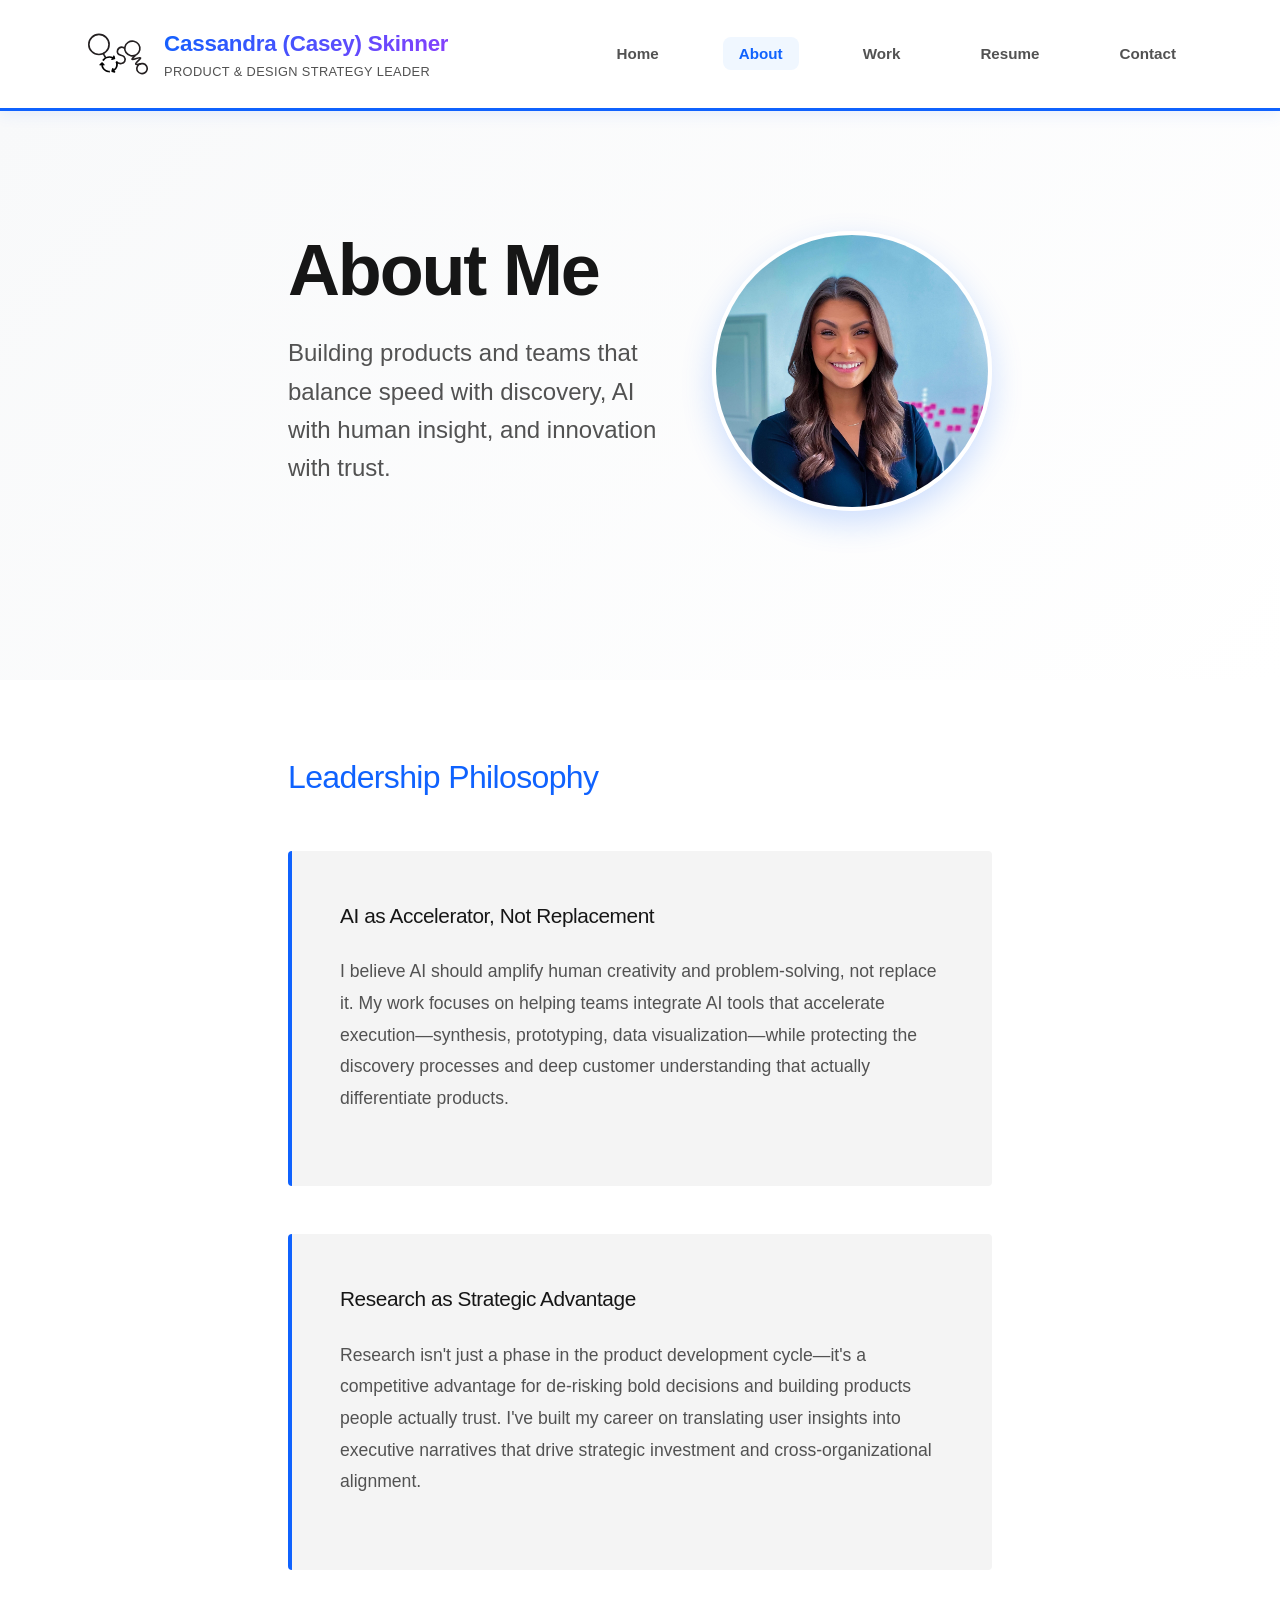
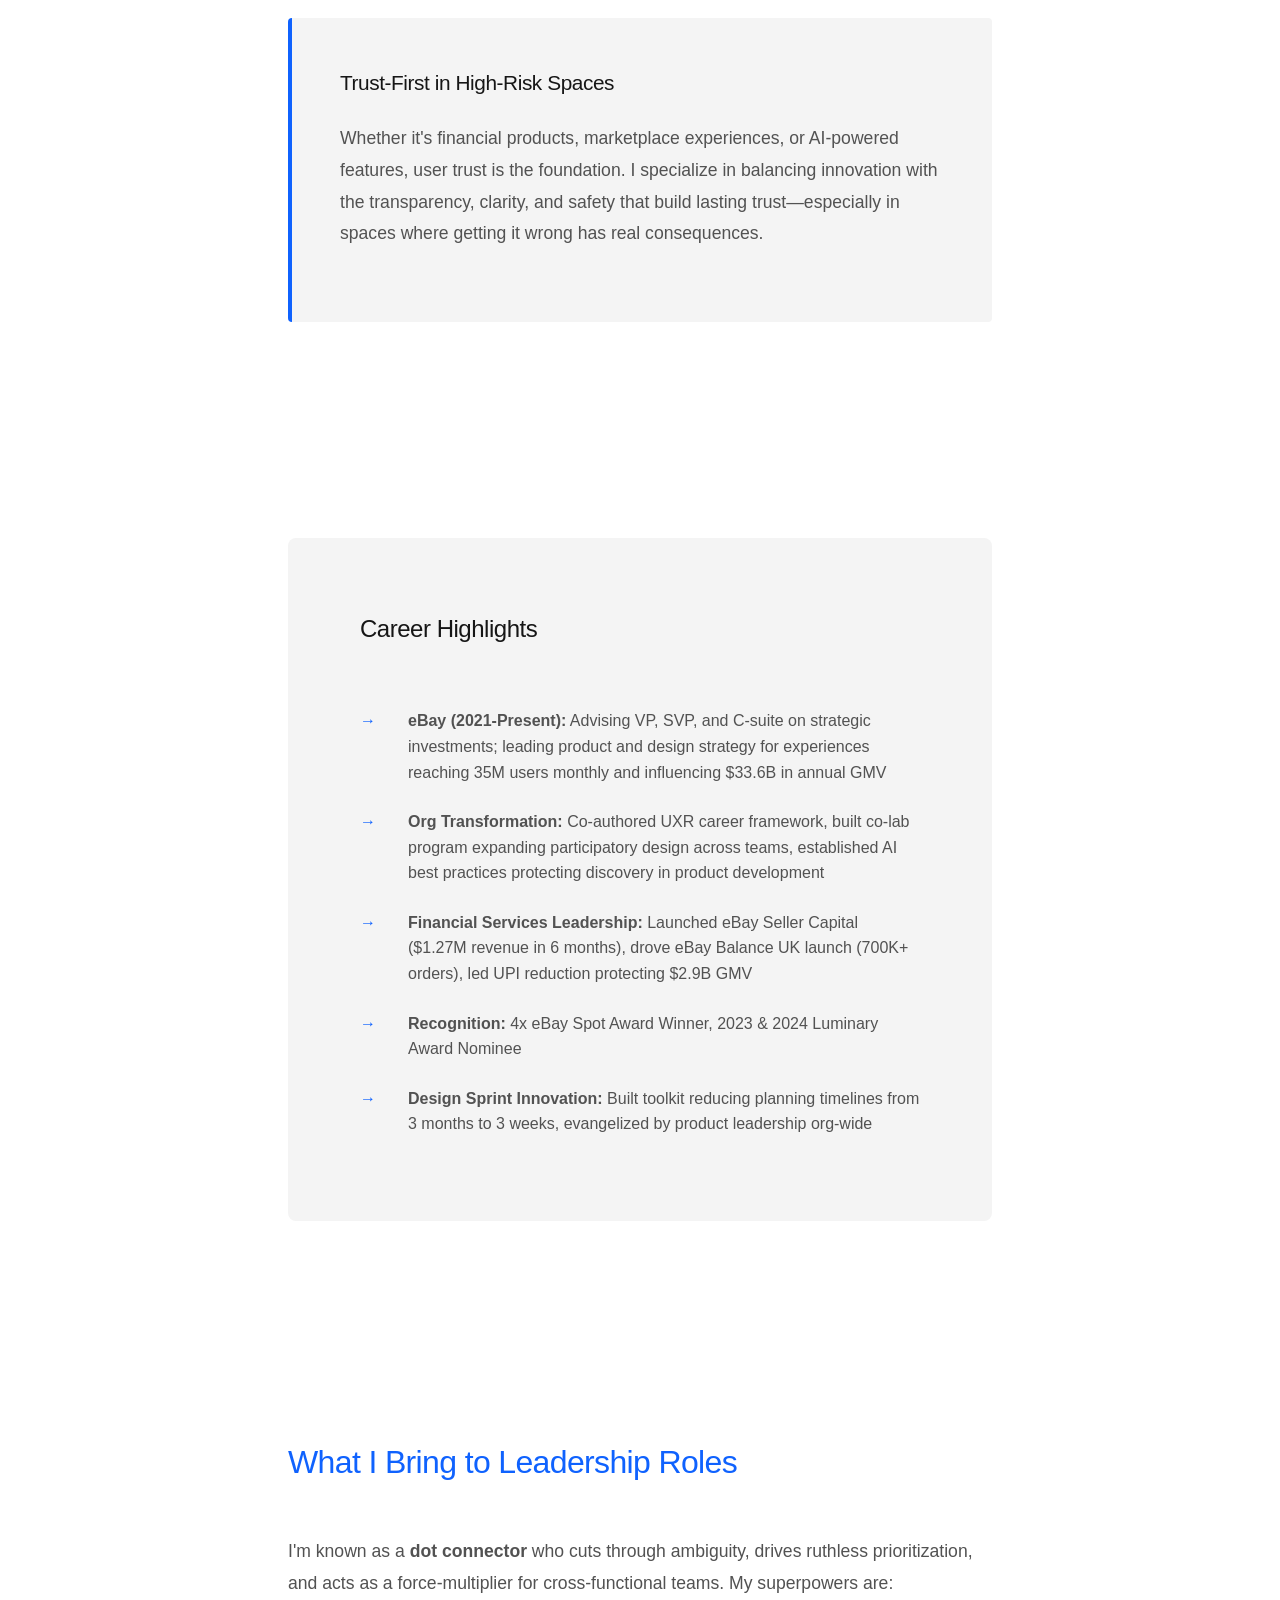
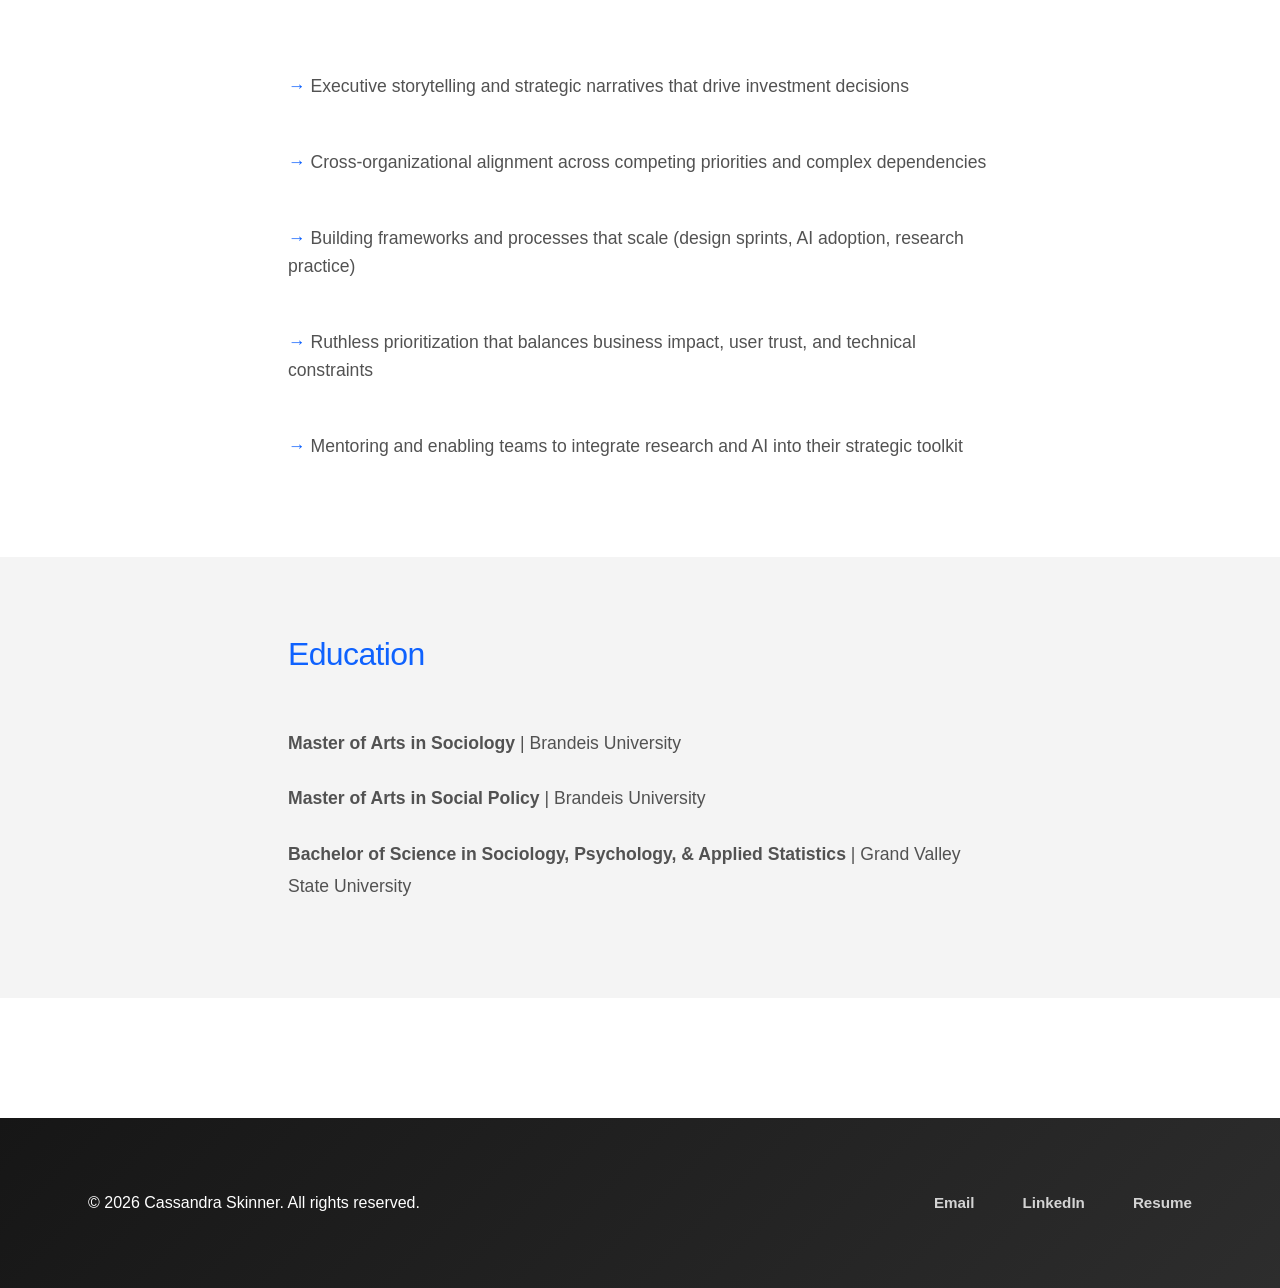
==== about.html @ ce66d5df "Initial portfolio website launch Co-Authored-By: Claude Sonnet 4.5 <noreply@anthropic.com>" ====
<!DOCTYPE html>
<html lang="en">
<head>
    <meta charset="UTF-8">
    <meta name="viewport" content="width=device-width, initial-scale=1.0">
    <title>About | Cassandra Skinner</title>
    <meta name="description" content="Learn about Cassandra Skinner's leadership philosophy and approach to product strategy, design, and AI integration.">
    <link rel="stylesheet" href="styles.css">
    <style>
        .about-hero {
            padding: var(--spacing-xl) 0 var(--spacing-lg) 0;
            background: linear-gradient(135deg, #f8f9fa 0%, #ffffff 100%);
        }

        .about-content {
            max-width: 800px;
            margin: 0 auto;
        }

        .about-section {
            padding: var(--spacing-lg) 0;
        }

        .about-section h2 {
            font-size: 2rem;
            margin-bottom: var(--spacing-md);
            color: var(--primary-color);
        }

        .about-section p {
            font-size: 1.1rem;
            line-height: 1.8;
            color: var(--text-secondary);
            margin-bottom: var(--spacing-sm);
        }

        .philosophy-grid {
            display: grid;
            gap: var(--spacing-md);
            margin-top: var(--spacing-md);
        }

        .philosophy-item {
            padding: var(--spacing-md);
            background: var(--bg-light);
            border-left: 4px solid var(--primary-color);
            border-radius: 4px;
        }

        .philosophy-item h3 {
            font-size: 1.3rem;
            margin-bottom: var(--spacing-sm);
            color: var(--text-primary);
        }

        .highlights {
            background: var(--bg-light);
            padding: var(--spacing-lg);
            border-radius: 8px;
            margin: var(--spacing-lg) 0;
        }

        .highlights h3 {
            font-size: 1.5rem;
            margin-bottom: var(--spacing-md);
            color: var(--text-primary);
        }

        .highlights ul {
            list-style: none;
            padding: 0;
        }

        .highlights li {
            padding: var(--spacing-xs) 0;
            padding-left: var(--spacing-md);
            position: relative;
            color: var(--text-secondary);
        }

        .highlights li:before {
            content: "→";
            position: absolute;
            left: 0;
            color: var(--primary-color);
            font-weight: bold;
        }
    </style>
</head>
<body>
    <!-- Navigation -->
    <nav class="nav">
        <div class="nav-container">
            <a href="index.html" class="logo">
                <img src="logo.svg" alt="CS" class="logo-image">
                <div class="logo-text">
                    <span class="logo-name">Cassandra (Casey) Skinner</span>
                    <span class="logo-tagline">Product & Design Strategy Leader</span>
                </div>
            </a>
            <ul class="nav-menu">
                <li><a href="index.html" class="nav-link">Home</a></li>
                <li><a href="about.html" class="nav-link active">About</a></li>
                <li><a href="work.html" class="nav-link">Work</a></li>
                <li><a href="resume.html" class="nav-link">Resume</a></li>
                <li><a href="contact.html" class="nav-link">Contact</a></li>
            </ul>
        </div>
    </nav>

    <!-- About Hero -->
    <section class="about-hero">
        <div class="container about-content">
            <div style="display: flex; gap: 48px; align-items: flex-start; margin-bottom: 48px;">
                <div style="flex: 1;">
                    <h1 class="hero-title">About Me</h1>
                    <p class="hero-subtitle">Building products and teams that balance speed with discovery, AI with human insight, and innovation with trust.</p>
                </div>
                <div style="flex-shrink: 0;">
                    <img src="profile-photo.jpg" alt="Cassandra Skinner" style="width: 280px; height: 280px; object-fit: cover; border-radius: 50%; box-shadow: 0 12px 32px rgba(15, 98, 254, 0.2); border: 4px solid white;">
                </div>
            </div>
        </div>
    </section>

    <!-- Main About Content -->
    <section class="about-section">
        <div class="container about-content">
            <h2>Leadership Philosophy</h2>

            <div class="philosophy-grid">
                <div class="philosophy-item">
                    <h3>AI as Accelerator, Not Replacement</h3>
                    <p>I believe AI should amplify human creativity and problem-solving, not replace it. My work focuses on helping teams integrate AI tools that accelerate execution—synthesis, prototyping, data visualization—while protecting the discovery processes and deep customer understanding that actually differentiate products.</p>
                </div>

                <div class="philosophy-item">
                    <h3>Research as Strategic Advantage</h3>
                    <p>Research isn't just a phase in the product development cycle—it's a competitive advantage for de-risking bold decisions and building products people actually trust. I've built my career on translating user insights into executive narratives that drive strategic investment and cross-organizational alignment.</p>
                </div>

                <div class="philosophy-item">
                    <h3>Trust-First in High-Risk Spaces</h3>
                    <p>Whether it's financial products, marketplace experiences, or AI-powered features, user trust is the foundation. I specialize in balancing innovation with the transparency, clarity, and safety that build lasting trust—especially in spaces where getting it wrong has real consequences.</p>
                </div>
            </div>
        </div>
    </section>

    <!-- Career Highlights -->
    <section class="about-section">
        <div class="container about-content">
            <div class="highlights">
                <h3>Career Highlights</h3>
                <ul>
                    <li><strong>eBay (2021-Present):</strong> Advising VP, SVP, and C-suite on strategic investments; leading product and design strategy for experiences reaching 35M users monthly and influencing $33.6B in annual GMV</li>
                    <li><strong>Org Transformation:</strong> Co-authored UXR career framework, built co-lab program expanding participatory design across teams, established AI best practices protecting discovery in product development</li>
                    <li><strong>Financial Services Leadership:</strong> Launched eBay Seller Capital ($1.27M revenue in 6 months), drove eBay Balance UK launch (700K+ orders), led UPI reduction protecting $2.9B GMV</li>
                    <li><strong>Recognition:</strong> 4x eBay Spot Award Winner, 2023 & 2024 Luminary Award Nominee</li>
                    <li><strong>Design Sprint Innovation:</strong> Built toolkit reducing planning timelines from 3 months to 3 weeks, evangelized by product leadership org-wide</li>
                </ul>
            </div>
        </div>
    </section>

    <!-- What I Do -->
    <section class="about-section">
        <div class="container about-content">
            <h2>What I Bring to Leadership Roles</h2>
            <p>I'm known as a <strong>dot connector</strong> who cuts through ambiguity, drives ruthless prioritization, and acts as a force-multiplier for cross-functional teams. My superpowers are:</p>

            <ul style="list-style: none; padding: 0; margin-top: var(--spacing-md);">
                <li style="padding: var(--spacing-sm) 0; font-size: 1.1rem; color: var(--text-secondary);"><strong style="color: var(--primary-color);">→</strong> Executive storytelling and strategic narratives that drive investment decisions</li>
                <li style="padding: var(--spacing-sm) 0; font-size: 1.1rem; color: var(--text-secondary);"><strong style="color: var(--primary-color);">→</strong> Cross-organizational alignment across competing priorities and complex dependencies</li>
                <li style="padding: var(--spacing-sm) 0; font-size: 1.1rem; color: var(--text-secondary);"><strong style="color: var(--primary-color);">→</strong> Building frameworks and processes that scale (design sprints, AI adoption, research practice)</li>
                <li style="padding: var(--spacing-sm) 0; font-size: 1.1rem; color: var(--text-secondary);"><strong style="color: var(--primary-color);">→</strong> Ruthless prioritization that balances business impact, user trust, and technical constraints</li>
                <li style="padding: var(--spacing-sm) 0; font-size: 1.1rem; color: var(--text-secondary);"><strong style="color: var(--primary-color);">→</strong> Mentoring and enabling teams to integrate research and AI into their strategic toolkit</li>
            </ul>
        </div>
    </section>

    <!-- Education -->
    <section class="about-section" style="background: var(--bg-light); padding: var(--spacing-lg) 0;">
        <div class="container about-content">
            <h2>Education</h2>
            <p><strong>Master of Arts in Sociology</strong> | Brandeis University</p>
            <p><strong>Master of Arts in Social Policy</strong> | Brandeis University</p>
            <p><strong>Bachelor of Science in Sociology, Psychology, & Applied Statistics</strong> | Grand Valley State University</p>
        </div>
    </section>

    <!-- Footer -->
    <footer class="footer">
        <div class="container">
            <p>&copy; 2026 Cassandra Skinner. All rights reserved.</p>
            <div class="footer-links">
                <a href="mailto:caskinner23@gmail.com">Email</a>
                <a href="https://linkedin.com/in/skinnerc23" target="_blank">LinkedIn</a>
                <a href="resume.html">Resume</a>
            </div>
        </div>
    </footer>
</body>
</html>
---- styles.css ----
/* Reset and Base Styles */
* {
    margin: 0;
    padding: 0;
    box-sizing: border-box;
}

:root {
    /* Bold & Confident Vibrant Palette */
    --primary-color: #0F62FE;
    --primary-dark: #0043CE;
    --primary-light: #4589FF;
    --accent-color: #8A3FFC;
    --accent-warm: #FF6F61;
    --text-primary: #161616;
    --text-secondary: #525252;
    --text-light: #8D8D8D;
    --bg-white: #FFFFFF;
    --bg-light: #F4F4F4;
    --bg-gradient: linear-gradient(135deg, #667EEA 0%, #764BA2 100%);
    --bg-subtle: #F0F7FF;
    --border-color: #E0E0E0;
    --max-width: 1200px;
    --spacing-xs: 12px;
    --spacing-sm: 24px;
    --spacing-md: 48px;
    --spacing-lg: 72px;
    --spacing-xl: 120px;
}

body {
    font-family: 'Avenir', 'Avenir Next', -apple-system, BlinkMacSystemFont, 'Segoe UI', 'Helvetica Neue', Arial, sans-serif;
    font-weight: 400; /* Book weight */
    line-height: 1.6;
    color: var(--text-primary);
    background: var(--bg-white);
    -webkit-font-smoothing: antialiased;
    -moz-osx-font-smoothing: grayscale;
}

.container {
    max-width: var(--max-width);
    margin: 0 auto;
    padding: 0 var(--spacing-md);
}

/* Typography */
h1, h2, h3 {
    font-family: 'Avenir', 'Avenir Next', -apple-system, BlinkMacSystemFont, 'Segoe UI', 'Helvetica Neue', Arial, sans-serif;
    font-weight: 500; /* Medium weight */
    letter-spacing: -0.02em;
}

/* Navigation */
.nav {
    background: var(--bg-white);
    border-bottom: 3px solid var(--primary-color);
    position: sticky;
    top: 0;
    z-index: 100;
    backdrop-filter: blur(10px);
    background: rgba(255, 255, 255, 0.98);
    box-shadow: 0 2px 16px rgba(15, 98, 254, 0.1);
}

.nav-container {
    max-width: var(--max-width);
    margin: 0 auto;
    padding: var(--spacing-sm) var(--spacing-md);
    display: flex;
    justify-content: space-between;
    align-items: center;
}

.logo {
    display: flex;
    align-items: center;
    gap: 16px;
    text-decoration: none;
    color: var(--text-primary);
    transition: transform 0.2s ease;
}

.logo:hover {
    transform: translateY(-1px);
}

.logo-image {
    width: 60px;
    height: 60px;
    flex-shrink: 0;
}

.logo-text {
    display: flex;
    flex-direction: column;
    gap: 0;
}

.logo-name {
    font-size: 1.4rem;
    font-weight: 700;
    letter-spacing: -0.01em;
    background: linear-gradient(135deg, var(--primary-color) 0%, var(--accent-color) 100%);
    -webkit-background-clip: text;
    -webkit-text-fill-color: transparent;
    background-clip: text;
}

.logo-tagline {
    font-size: 0.8rem;
    font-weight: 500;
    letter-spacing: 0.03em;
    color: var(--text-secondary);
    text-transform: uppercase;
}

.nav-menu {
    display: flex;
    list-style: none;
    gap: var(--spacing-md);
}

.nav-link {
    color: var(--text-secondary);
    text-decoration: none;
    font-size: 0.95rem;
    font-weight: 600;
    transition: all 0.2s ease;
    padding: 8px 16px;
    border-radius: 8px;
    position: relative;
}

.nav-link:hover {
    color: var(--primary-color);
    background: var(--bg-subtle);
}

.nav-link.active {
    color: var(--primary-color);
    background: var(--bg-subtle);
}

/* Hero Section */
.hero {
    padding: var(--spacing-xl) 0 var(--spacing-lg) 0;
    background: linear-gradient(135deg, #F0F7FF 0%, #E8F4FF 50%, #FFFFFF 100%);
    position: relative;
    overflow: hidden;
}

.hero::before {
    content: '';
    position: absolute;
    top: -50%;
    right: -10%;
    width: 600px;
    height: 600px;
    background: radial-gradient(circle, rgba(102, 126, 234, 0.15) 0%, transparent 70%);
    border-radius: 50%;
}

.hero-title {
    font-size: 4.5rem;
    font-weight: 800;
    color: var(--text-primary);
    margin-bottom: var(--spacing-sm);
    line-height: 1.1;
    letter-spacing: -0.03em;
    position: relative;
}

.hero-subtitle {
    font-size: 1.5rem;
    color: var(--text-secondary);
    margin-bottom: var(--spacing-lg);
    max-width: 800px;
    font-weight: 500;
    line-height: 1.6;
    position: relative;
}

.hero-stats {
    display: grid;
    grid-template-columns: repeat(3, 1fr);
    gap: var(--spacing-md);
    margin: var(--spacing-lg) 0;
    padding: var(--spacing-md) 0;
    position: relative;
}

.stat {
    text-align: center;
    padding: var(--spacing-md);
    background: white;
    border-radius: 16px;
    box-shadow: 0 4px 24px rgba(15, 98, 254, 0.08);
    transition: all 0.3s ease;
}

.stat:hover {
    transform: translateY(-4px);
    box-shadow: 0 8px 32px rgba(15, 98, 254, 0.15);
}

.stat-number {
    font-size: 3.5rem;
    font-weight: 800;
    background: linear-gradient(135deg, var(--primary-color) 0%, var(--accent-color) 100%);
    -webkit-background-clip: text;
    -webkit-text-fill-color: transparent;
    background-clip: text;
    margin-bottom: var(--spacing-xs);
    letter-spacing: -0.03em;
}

.stat-label {
    font-size: 0.9rem;
    color: var(--text-secondary);
    text-transform: uppercase;
    letter-spacing: 0.08em;
    font-weight: 600;
}

.hero-intro {
    max-width: 800px;
    margin: var(--spacing-lg) 0;
    font-size: 1.15rem;
    line-height: 1.8;
    color: var(--text-secondary);
    position: relative;
}

.hero-intro p {
    margin-bottom: var(--spacing-sm);
}

.hero-intro strong {
    color: var(--primary-color);
    font-weight: 700;
}

.cta-buttons {
    display: flex;
    gap: var(--spacing-sm);
    margin-top: var(--spacing-lg);
    position: relative;
}

.btn {
    padding: 18px 40px;
    border-radius: 12px;
    text-decoration: none;
    font-weight: 700;
    font-size: 1rem;
    transition: all 0.3s ease;
    display: inline-block;
    letter-spacing: 0.02em;
    box-shadow: 0 4px 16px rgba(0,0,0,0.1);
}

.btn-primary {
    background: linear-gradient(135deg, var(--primary-color) 0%, var(--primary-dark) 100%);
    color: white;
    border: none;
}

.btn-primary:hover {
    transform: translateY(-2px);
    box-shadow: 0 8px 24px rgba(15, 98, 254, 0.3);
}

.btn-secondary {
    background: white;
    color: var(--primary-color);
    border: 2px solid var(--primary-color);
}

.btn-secondary:hover {
    background: var(--primary-color);
    color: white;
    transform: translateY(-2px);
}

/* Expertise Preview */
.expertise-preview {
    padding: var(--spacing-xl) 0;
    background: white;
}

.expertise-preview h2 {
    font-size: 3rem;
    font-weight: 800;
    margin-bottom: var(--spacing-lg);
    text-align: center;
    background: linear-gradient(135deg, var(--primary-color) 0%, var(--accent-color) 100%);
    -webkit-background-clip: text;
    -webkit-text-fill-color: transparent;
    background-clip: text;
}

.expertise-grid {
    display: grid;
    grid-template-columns: repeat(4, 1fr);
    gap: var(--spacing-md);
    margin-top: var(--spacing-lg);
}

.expertise-card {
    padding: var(--spacing-md);
    background: linear-gradient(135deg, #F0F7FF 0%, #FFFFFF 100%);
    border-radius: 16px;
    border: 2px solid transparent;
    transition: all 0.3s ease;
    position: relative;
    overflow: hidden;
}

.expertise-card::before {
    content: '';
    position: absolute;
    top: 0;
    left: 0;
    right: 0;
    height: 4px;
    background: linear-gradient(90deg, var(--primary-color) 0%, var(--accent-color) 100%);
    opacity: 0;
    transition: opacity 0.3s ease;
}

.expertise-card:hover::before {
    opacity: 1;
}

.expertise-card:hover {
    transform: translateY(-4px);
    box-shadow: 0 12px 32px rgba(15, 98, 254, 0.15);
    border-color: var(--primary-light);
}

.expertise-card h3 {
    font-size: 1.3rem;
    font-weight: 700;
    margin-bottom: var(--spacing-sm);
    color: var(--primary-color);
}

.expertise-card p {
    color: var(--text-secondary);
    font-size: 0.95rem;
    line-height: 1.7;
}

/* Testimonials */
.testimonials {
    padding: var(--spacing-xl) 0;
    background: white;
}

.testimonials h2 {
    font-size: 3rem;
    font-weight: 800;
    margin-bottom: var(--spacing-lg);
    text-align: center;
    background: linear-gradient(135deg, var(--primary-color) 0%, var(--accent-color) 100%);
    -webkit-background-clip: text;
    -webkit-text-fill-color: transparent;
    background-clip: text;
}

.testimonial-carousel {
    position: relative;
    max-width: 900px;
    margin: 0 auto;
    min-height: 300px;
}

.testimonial {
    opacity: 0;
    position: absolute;
    top: 0;
    left: 0;
    right: 0;
    transition: opacity 0.6s ease-in-out;
    pointer-events: none;
    padding: var(--spacing-lg);
    background: linear-gradient(135deg, #F0F7FF 0%, #FFFFFF 100%);
    border-radius: 24px;
    border: 2px solid var(--border-color);
    box-shadow: 0 8px 32px rgba(15, 98, 254, 0.1);
}

.testimonial.active {
    opacity: 1;
    position: relative;
    pointer-events: auto;
}

.testimonial-quote {
    font-size: 1.15rem;
    line-height: 1.8;
    color: var(--text-secondary);
    font-style: italic;
    margin-bottom: var(--spacing-md);
    position: relative;
}

.testimonial-quote::before {
    content: '"';
    font-size: 4rem;
    color: var(--primary-color);
    opacity: 0.2;
    position: absolute;
    top: -20px;
    left: -10px;
    font-family: Georgia, serif;
}

.testimonial-author {
    font-size: 1rem;
    font-weight: 700;
    color: var(--primary-color);
    text-align: right;
}

.testimonial-dots {
    display: flex;
    justify-content: center;
    gap: 12px;
    margin-top: var(--spacing-md);
}

.testimonial-dot {
    width: 12px;
    height: 12px;
    border-radius: 50%;
    background: var(--border-color);
    cursor: pointer;
    transition: all 0.3s ease;
}

.testimonial-dot.active {
    background: var(--primary-color);
    transform: scale(1.2);
}

.testimonial-dot:hover {
    background: var(--primary-light);
}

/* Work Preview */
.work-preview {
    padding: var(--spacing-xl) 0;
    background: linear-gradient(180deg, #F0F7FF 0%, #FFFFFF 100%);
}

.work-preview h2 {
    font-size: 3rem;
    font-weight: 800;
    margin-bottom: var(--spacing-lg);
    text-align: center;
    background: linear-gradient(135deg, var(--primary-color) 0%, var(--accent-color) 100%);
    -webkit-background-clip: text;
    -webkit-text-fill-color: transparent;
    background-clip: text;
}

.work-grid {
    display: grid;
    grid-template-columns: repeat(3, 1fr);
    gap: var(--spacing-md);
    margin-top: var(--spacing-lg);
}

.work-card {
    background: white;
    border-radius: 20px;
    overflow: hidden;
    text-decoration: none;
    color: inherit;
    border: 2px solid var(--border-color);
    transition: all 0.3s ease;
    display: block;
    position: relative;
}

.work-card::before {
    content: '';
    position: absolute;
    top: 0;
    left: 0;
    right: 0;
    height: 6px;
    background: linear-gradient(90deg, var(--primary-color) 0%, var(--accent-color) 100%);
}

.work-card:hover {
    transform: translateY(-6px);
    box-shadow: 0 16px 40px rgba(15, 98, 254, 0.2);
    border-color: var(--primary-color);
}

.work-card-content {
    padding: var(--spacing-md);
}

.work-card h3 {
    font-size: 1.6rem;
    font-weight: 700;
    margin-bottom: var(--spacing-sm);
    color: var(--text-primary);
}

.work-meta {
    font-size: 0.8rem;
    color: var(--primary-color);
    font-weight: 700;
    margin-bottom: var(--spacing-sm);
    text-transform: uppercase;
    letter-spacing: 0.08em;
}

.work-card p {
    color: var(--text-secondary);
    line-height: 1.7;
    margin-bottom: var(--spacing-sm);
}

.work-link {
    color: var(--primary-color);
    font-weight: 700;
    font-size: 0.95rem;
    display: inline-flex;
    align-items: center;
    gap: 8px;
}

.work-link::after {
    content: '→';
    transition: transform 0.2s ease;
}

.work-card:hover .work-link::after {
    transform: translateX(4px);
}

/* Footer */
.footer {
    background: linear-gradient(135deg, #161616 0%, #2D2D2D 100%);
    color: white;
    padding: var(--spacing-lg) 0;
    margin-top: var(--spacing-xl);
}

.footer .container {
    display: flex;
    justify-content: space-between;
    align-items: center;
}

.footer-links {
    display: flex;
    gap: var(--spacing-md);
}

.footer a {
    color: white;
    text-decoration: none;
    opacity: 0.8;
    transition: all 0.2s ease;
    font-size: 0.95rem;
    font-weight: 600;
}

.footer a:hover {
    opacity: 1;
    color: var(--primary-light);
}

/* Responsive Design */
@media (max-width: 768px) {
    :root {
        --spacing-md: 32px;
        --spacing-lg: 56px;
        --spacing-xl: 80px;
    }

    .hero-title {
        font-size: 3rem;
    }

    .hero-subtitle {
        font-size: 1.2rem;
    }

    .hero-stats {
        grid-template-columns: 1fr;
    }

    .stat-number {
        font-size: 2.75rem;
    }

    .nav-menu {
        gap: var(--spacing-sm);
        font-size: 0.85rem;
    }

    .cta-buttons {
        flex-direction: column;
    }

    .btn {
        text-align: center;
    }

    .footer .container {
        flex-direction: column;
        gap: var(--spacing-sm);
        text-align: center;
    }

    .expertise-grid,
    .work-grid {
        grid-template-columns: 1fr;
    }

    h2 {
        font-size: 2.25rem;
    }

    .logo-image {
        width: 40px;
        height: 40px;
    }
}

@media (max-width: 480px) {
    .hero-title {
        font-size: 2.5rem;
    }

    .nav-menu {
        flex-wrap: wrap;
        justify-content: center;
    }
}
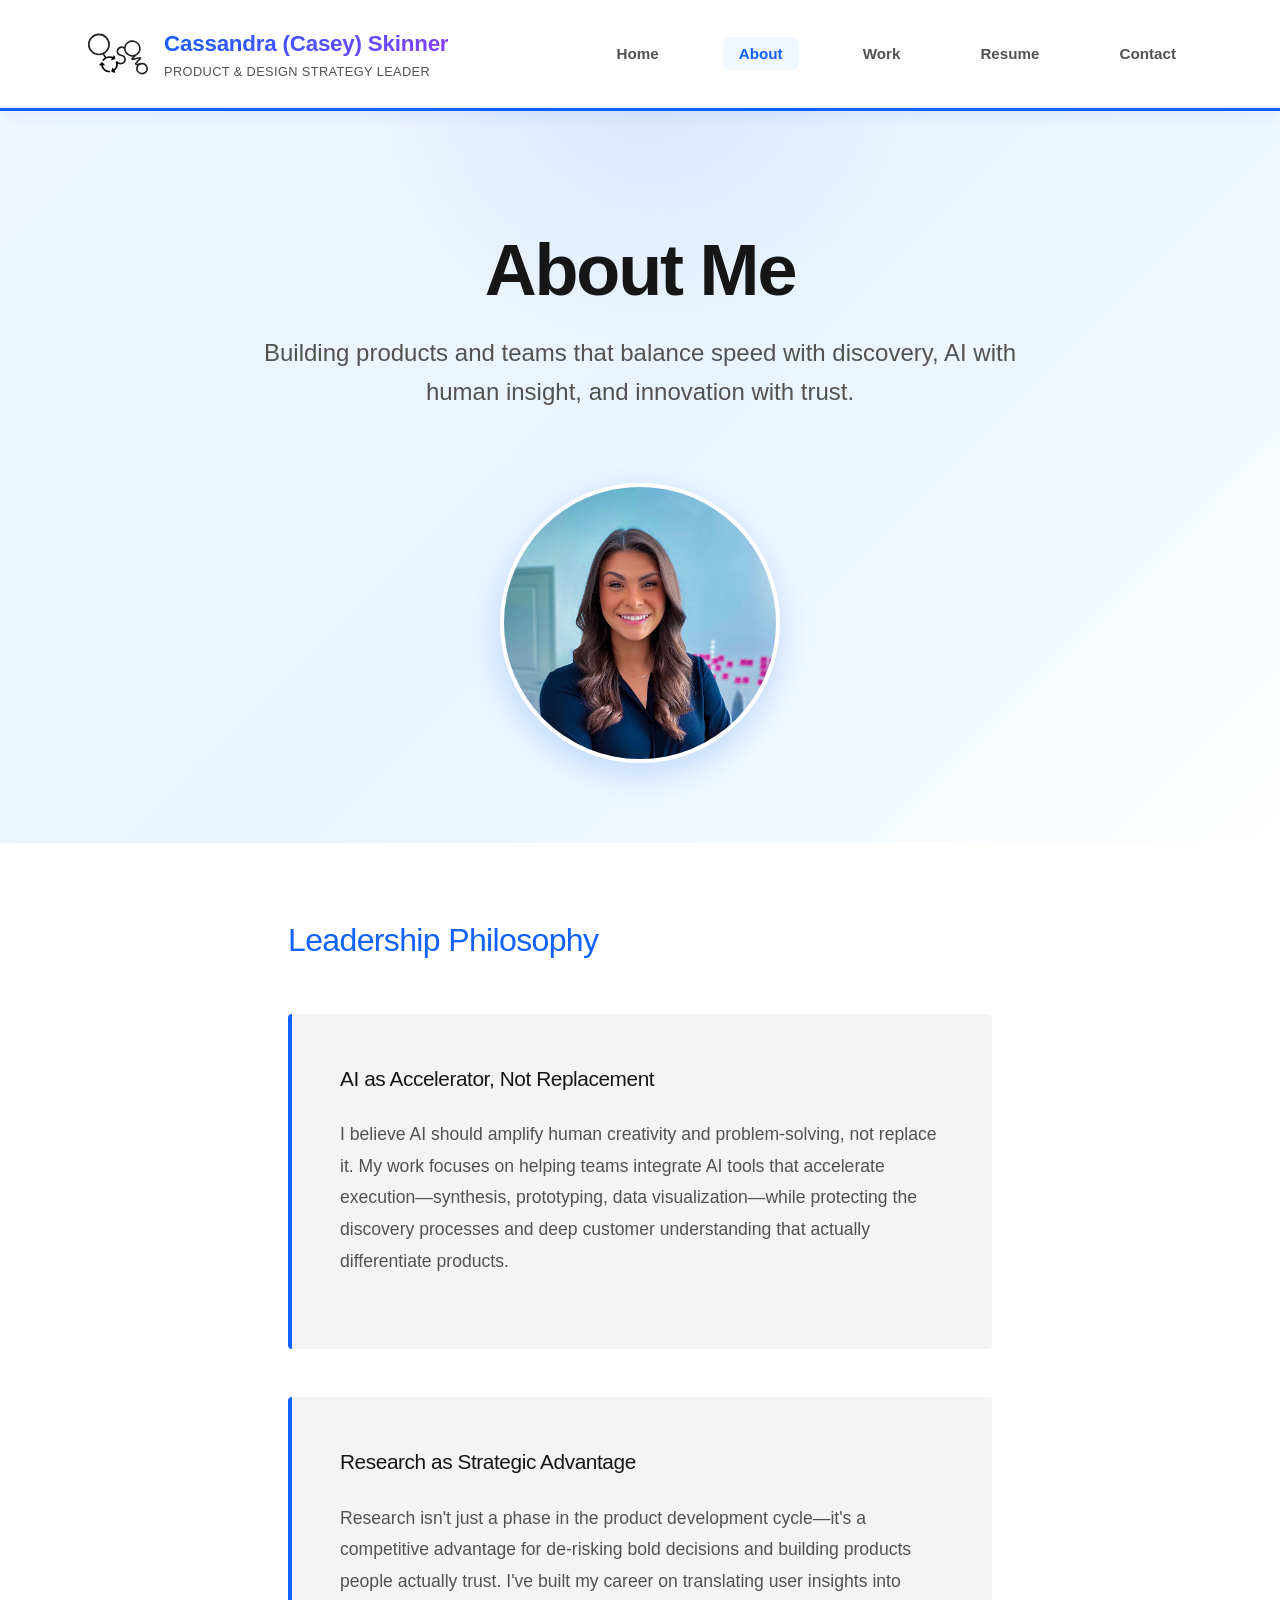
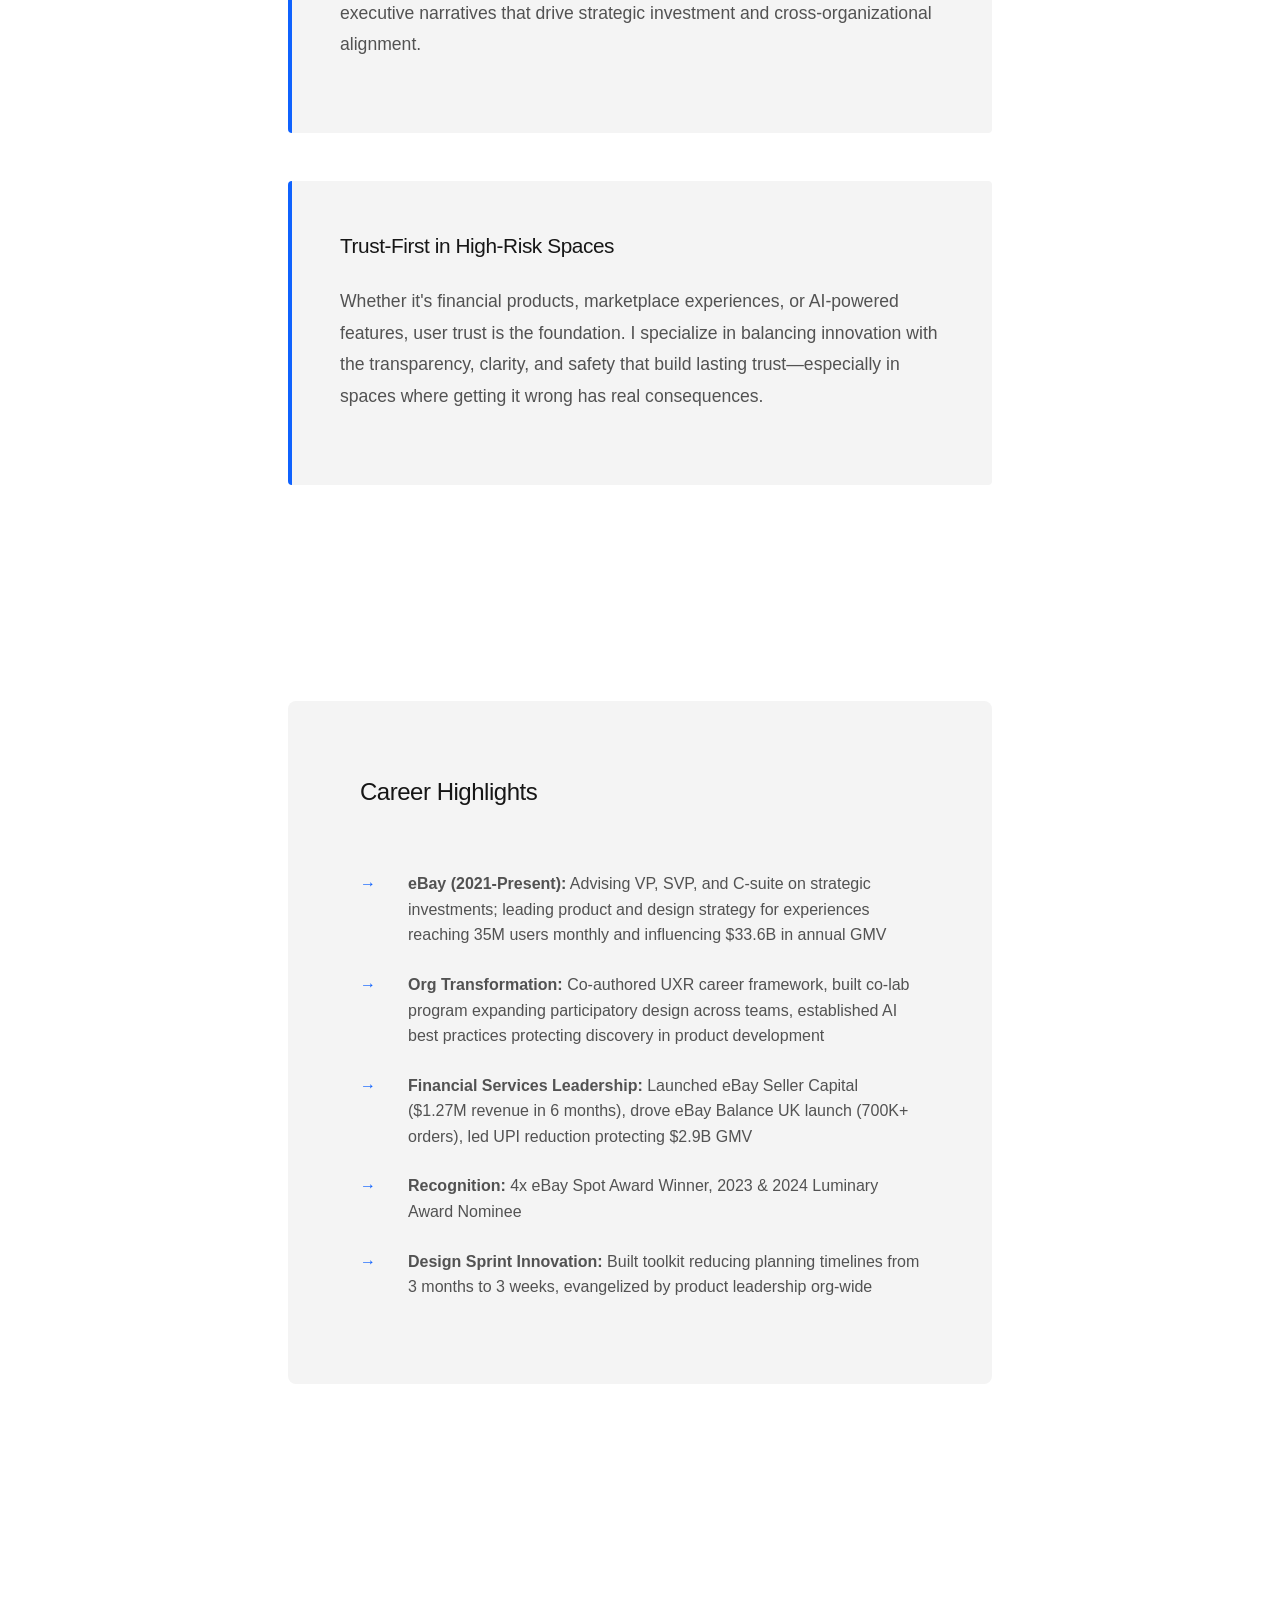
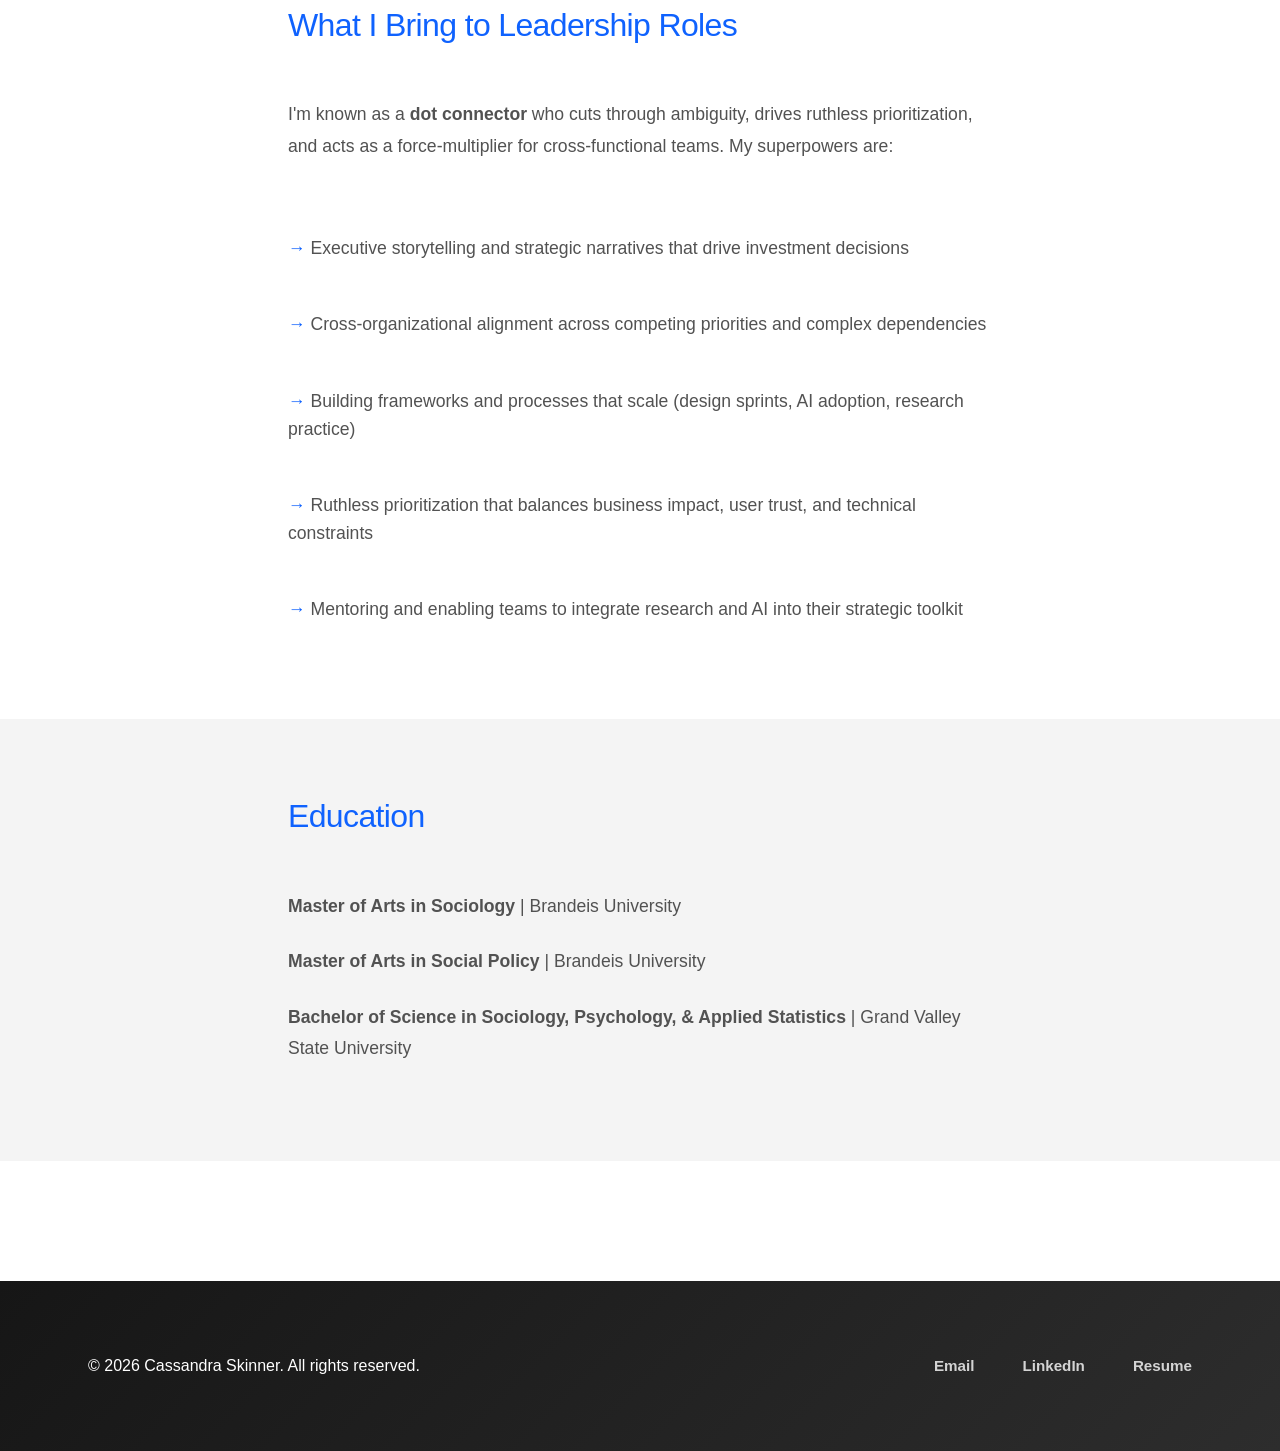
==== commit b75cc19e: "Standardize page headers with centered blue gradient style Co-Authored-By: Claude Sonnet 4.5 <norepl" ====
--- a/about.html
+++ b/about.html
@@ -9,7 +9,34 @@
     <style>
         .about-hero {
             padding: var(--spacing-xl) 0 var(--spacing-lg) 0;
-            background: linear-gradient(135deg, #f8f9fa 0%, #ffffff 100%);
+            background: linear-gradient(135deg, #F0F7FF 0%, #E8F4FF 50%, #FFFFFF 100%);
+            text-align: center;
+            position: relative;
+            overflow: hidden;
+        }
+
+        .about-hero::before {
+            content: '';
+            position: absolute;
+            top: -50%;
+            left: 50%;
+            transform: translateX(-50%);
+            width: 600px;
+            height: 600px;
+            background: radial-gradient(circle, rgba(102, 126, 234, 0.15) 0%, transparent 70%);
+            border-radius: 50%;
+        }
+
+        .about-hero .hero-title {
+            position: relative;
+            text-align: center;
+        }
+
+        .about-hero .hero-subtitle {
+            position: relative;
+            text-align: center;
+            margin-left: auto;
+            margin-right: auto;
         }
 
         .about-content {
@@ -110,15 +137,11 @@
 
     <!-- About Hero -->
     <section class="about-hero">
-        <div class="container about-content">
-            <div style="display: flex; gap: 48px; align-items: flex-start; margin-bottom: 48px;">
-                <div style="flex: 1;">
-                    <h1 class="hero-title">About Me</h1>
-                    <p class="hero-subtitle">Building products and teams that balance speed with discovery, AI with human insight, and innovation with trust.</p>
-                </div>
-                <div style="flex-shrink: 0;">
-                    <img src="profile-photo.jpg" alt="Cassandra Skinner" style="width: 280px; height: 280px; object-fit: cover; border-radius: 50%; box-shadow: 0 12px 32px rgba(15, 98, 254, 0.2); border: 4px solid white;">
-                </div>
+        <div class="container">
+            <h1 class="hero-title">About Me</h1>
+            <p class="hero-subtitle">Building products and teams that balance speed with discovery, AI with human insight, and innovation with trust.</p>
+            <div style="margin-top: var(--spacing-md); position: relative;">
+                <img src="profile-photo.jpg" alt="Cassandra Skinner" style="width: 280px; height: 280px; object-fit: cover; border-radius: 50%; box-shadow: 0 12px 32px rgba(15, 98, 254, 0.2); border: 4px solid white;">
             </div>
         </div>
     </section>
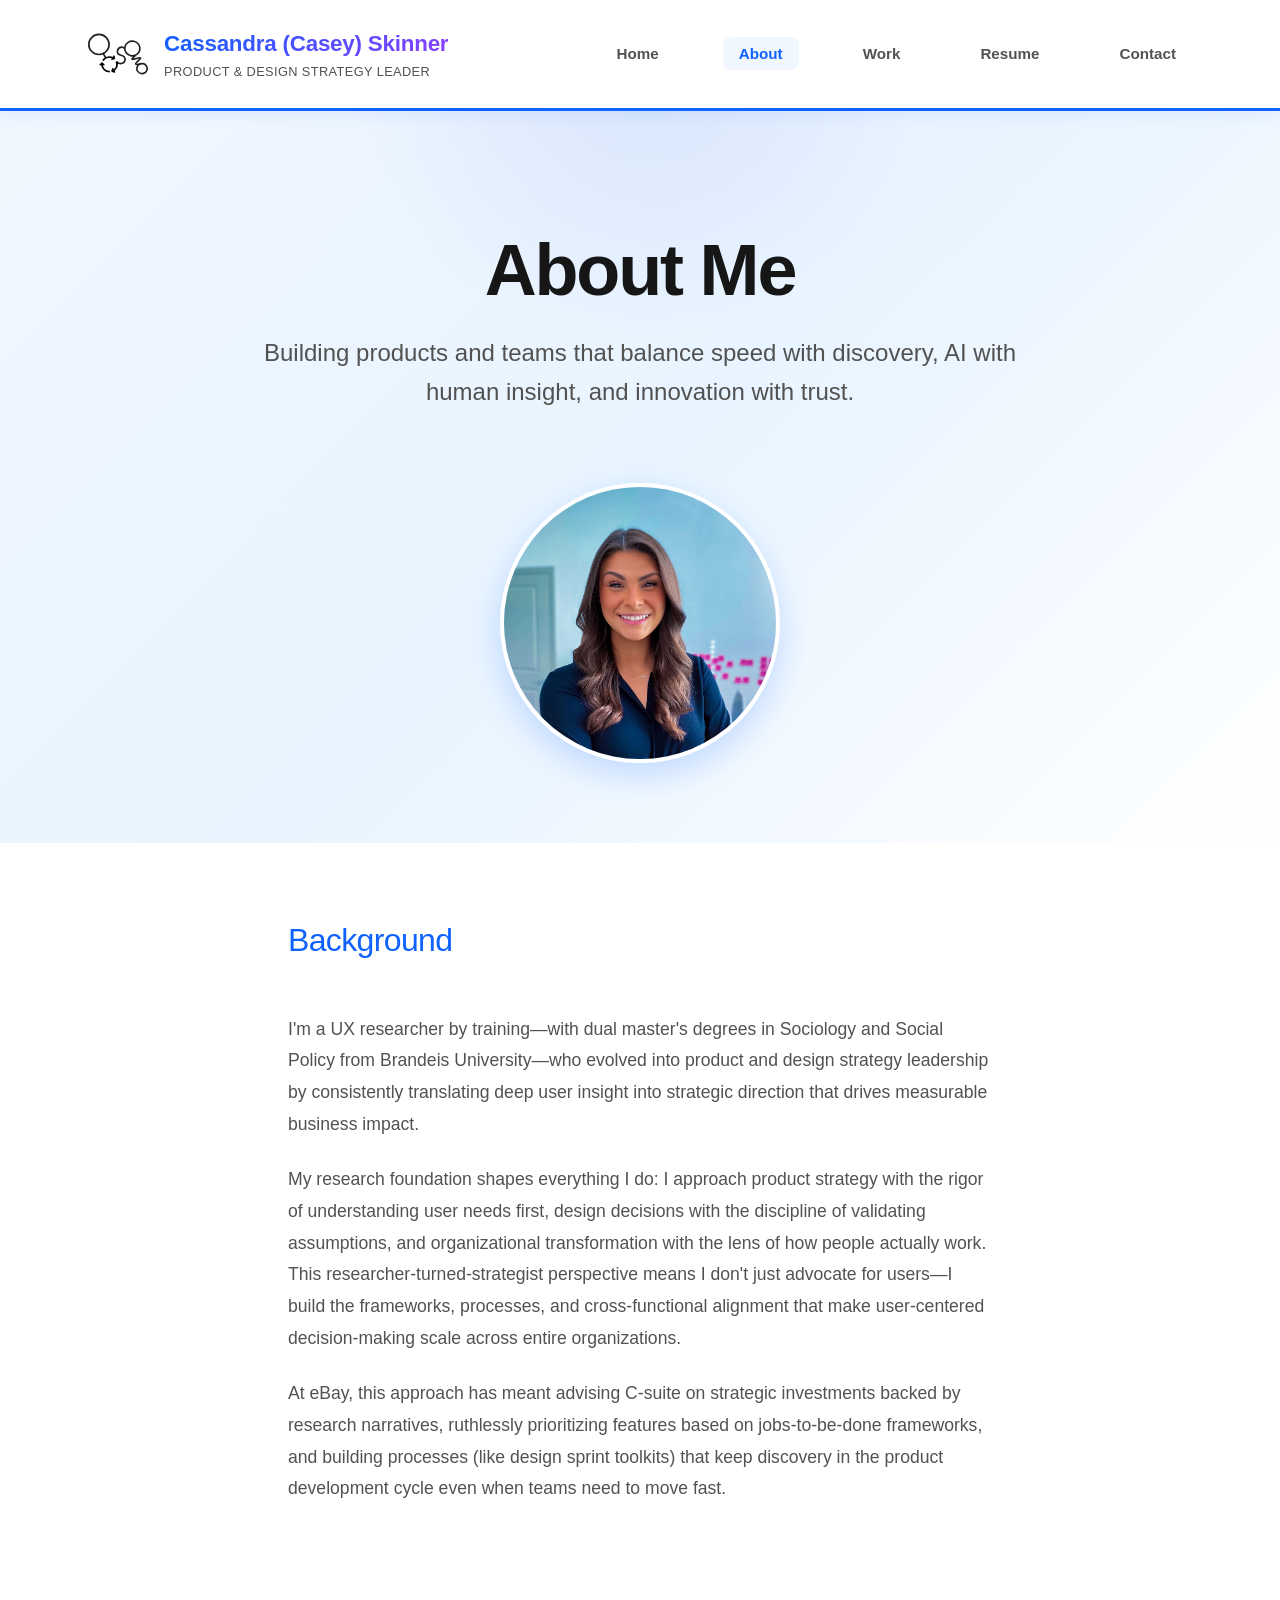
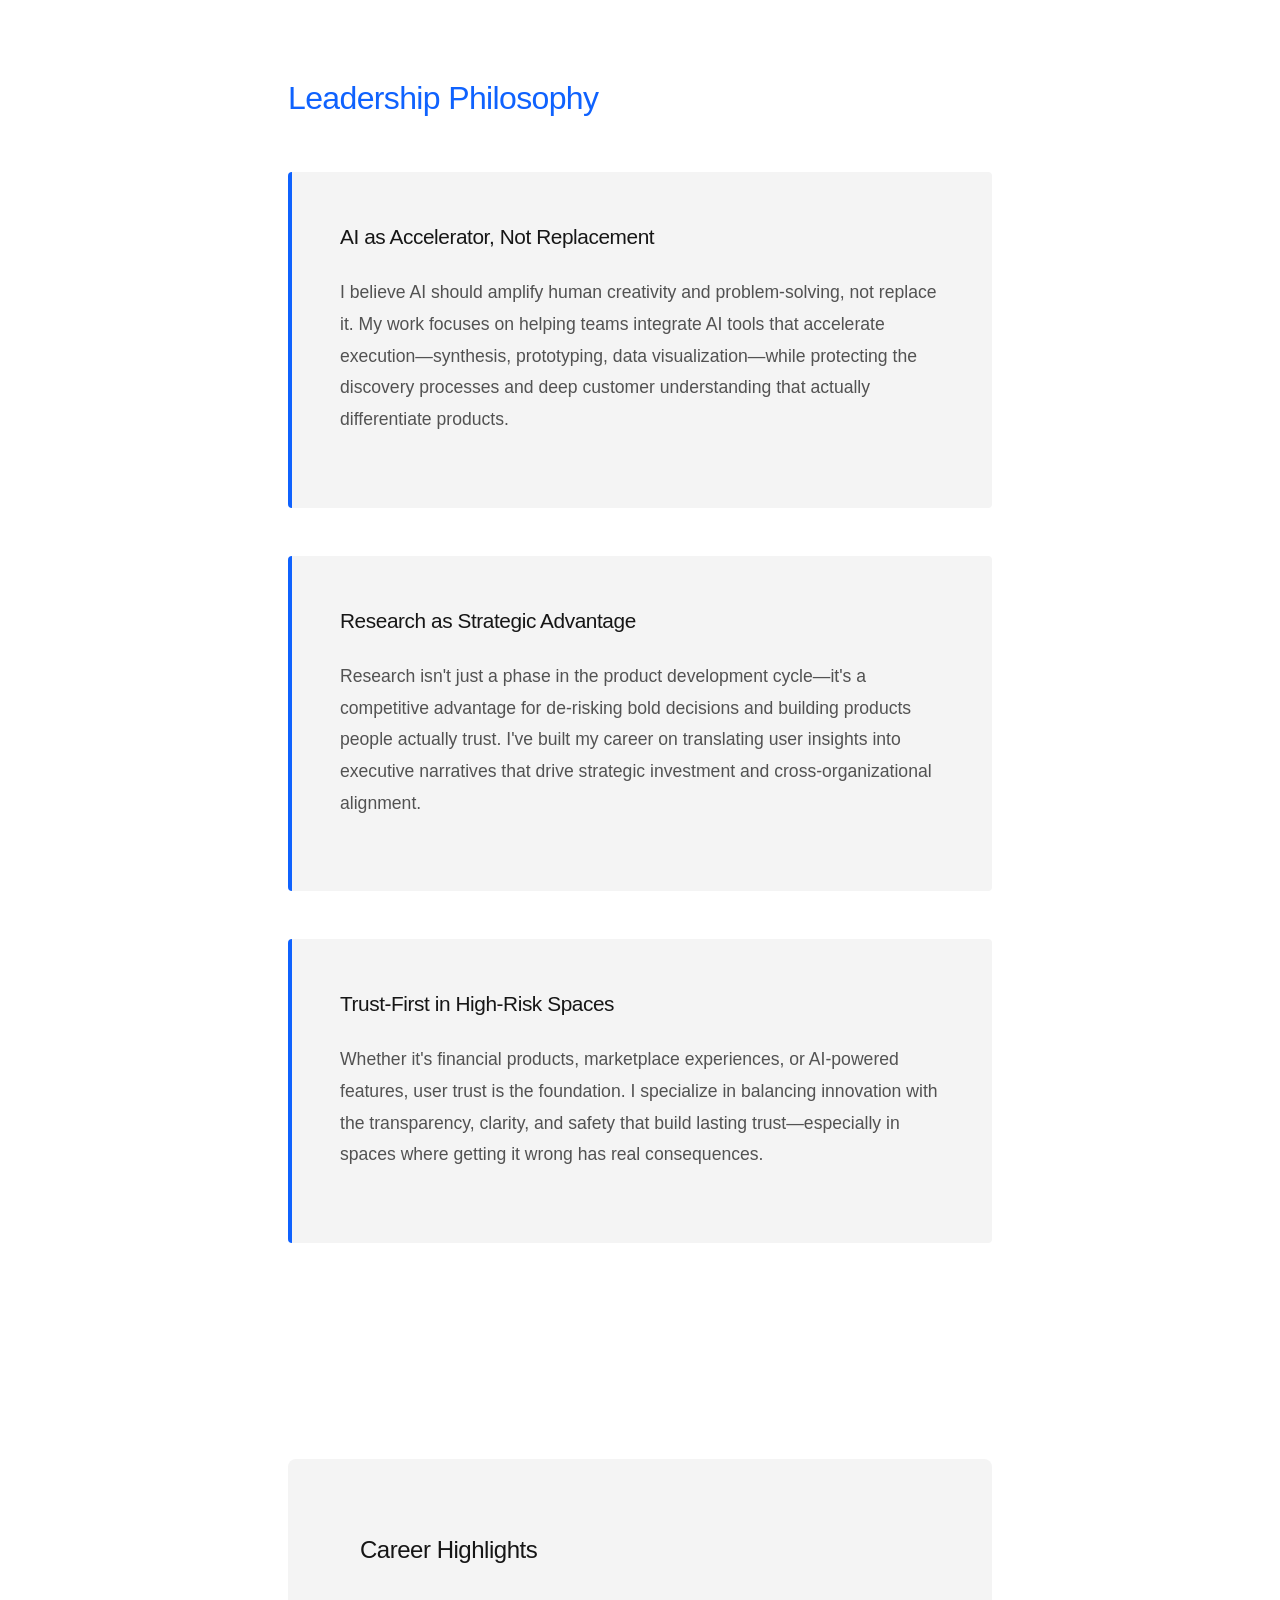
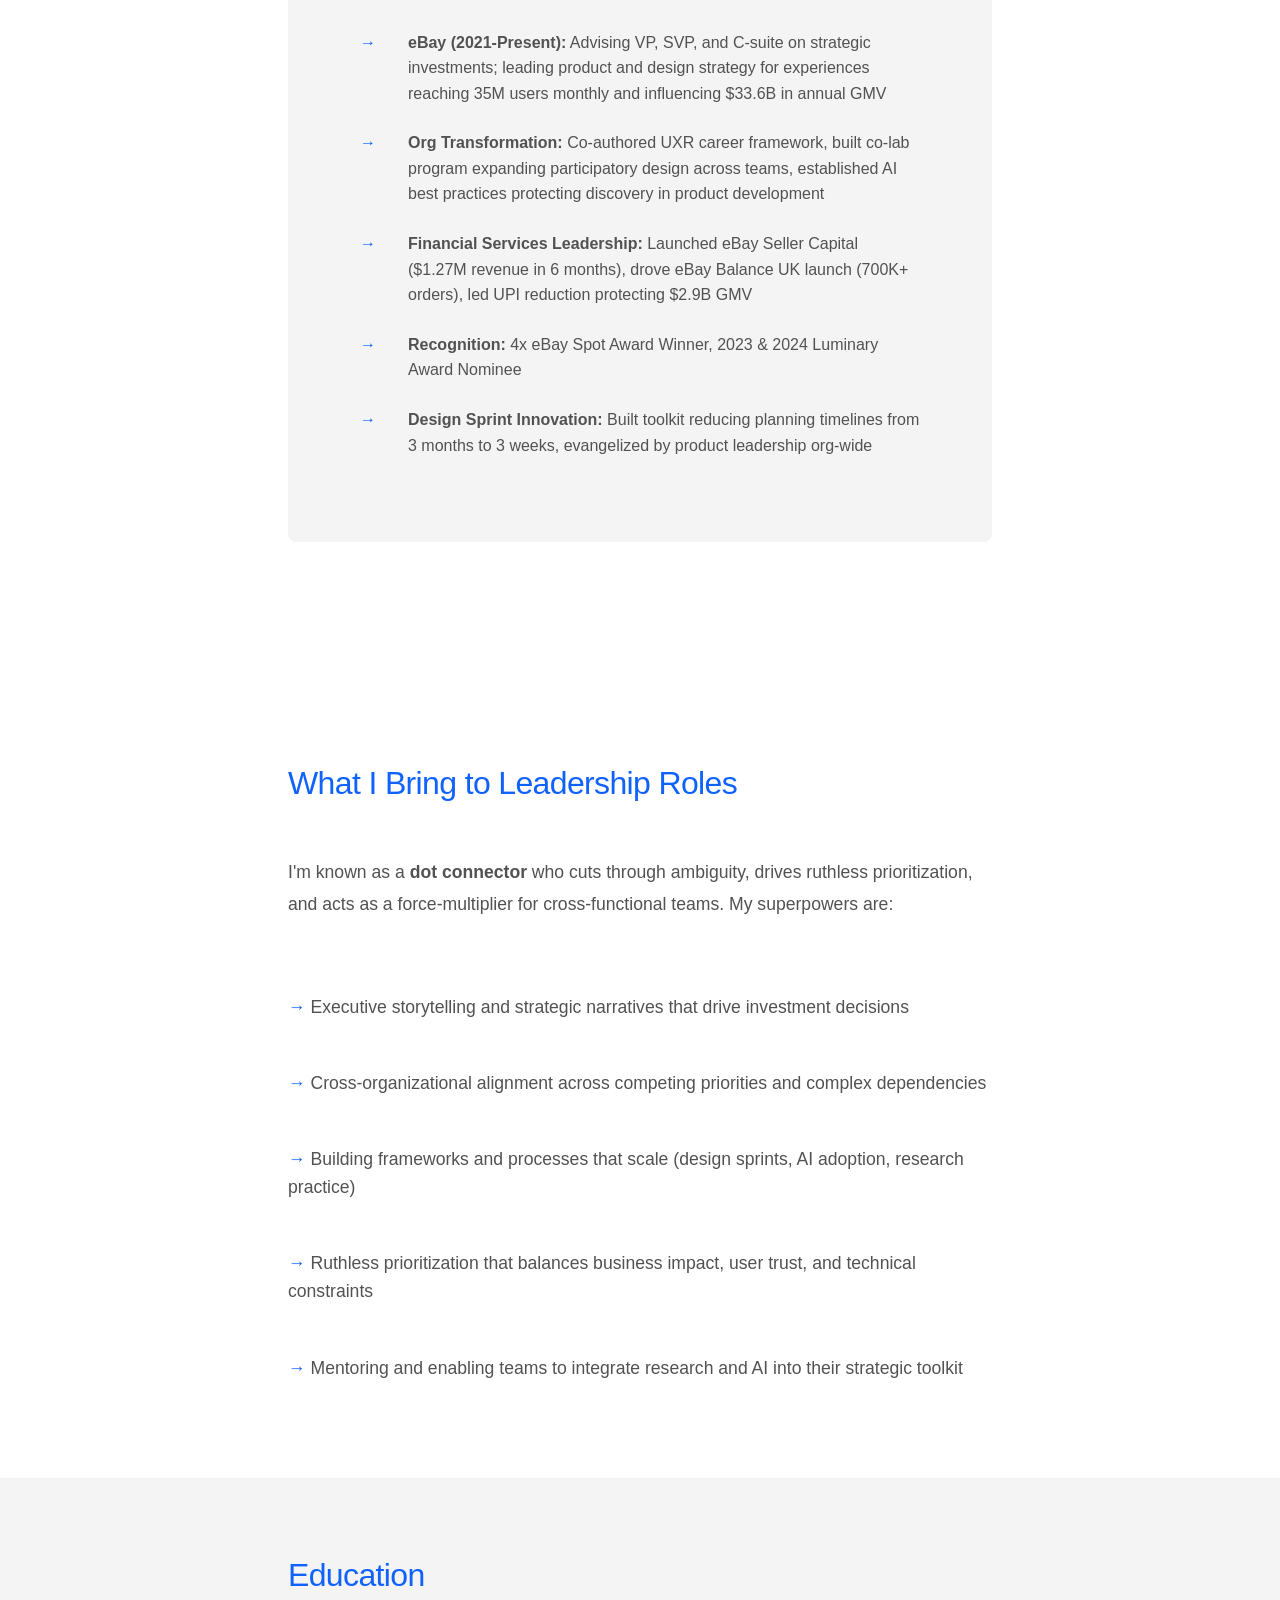
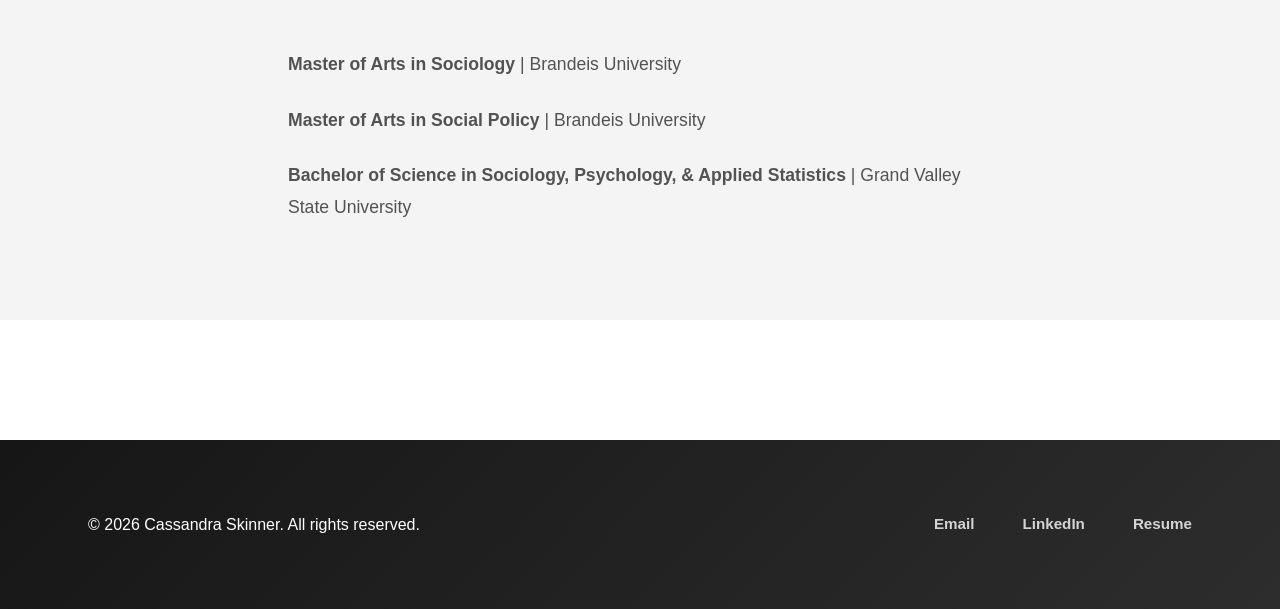
==== commit 37befed3: "Add Background section highlighting UX research foundation Co-Authored-By: Claude Sonnet 4.5 <norepl" ====
--- a/about.html
+++ b/about.html
@@ -149,6 +149,17 @@
     <!-- Main About Content -->
     <section class="about-section">
         <div class="container about-content">
+            <h2>Background</h2>
+            <p>I'm a UX researcher by training—with dual master's degrees in Sociology and Social Policy from Brandeis University—who evolved into product and design strategy leadership by consistently translating deep user insight into strategic direction that drives measurable business impact.</p>
+
+            <p>My research foundation shapes everything I do: I approach product strategy with the rigor of understanding user needs first, design decisions with the discipline of validating assumptions, and organizational transformation with the lens of how people actually work. This researcher-turned-strategist perspective means I don't just advocate for users—I build the frameworks, processes, and cross-functional alignment that make user-centered decision-making scale across entire organizations.</p>
+
+            <p>At eBay, this approach has meant advising C-suite on strategic investments backed by research narratives, ruthlessly prioritizing features based on jobs-to-be-done frameworks, and building processes (like design sprint toolkits) that keep discovery in the product development cycle even when teams need to move fast.</p>
+        </div>
+    </section>
+
+    <section class="about-section">
+        <div class="container about-content">
             <h2>Leadership Philosophy</h2>
 
             <div class="philosophy-grid">
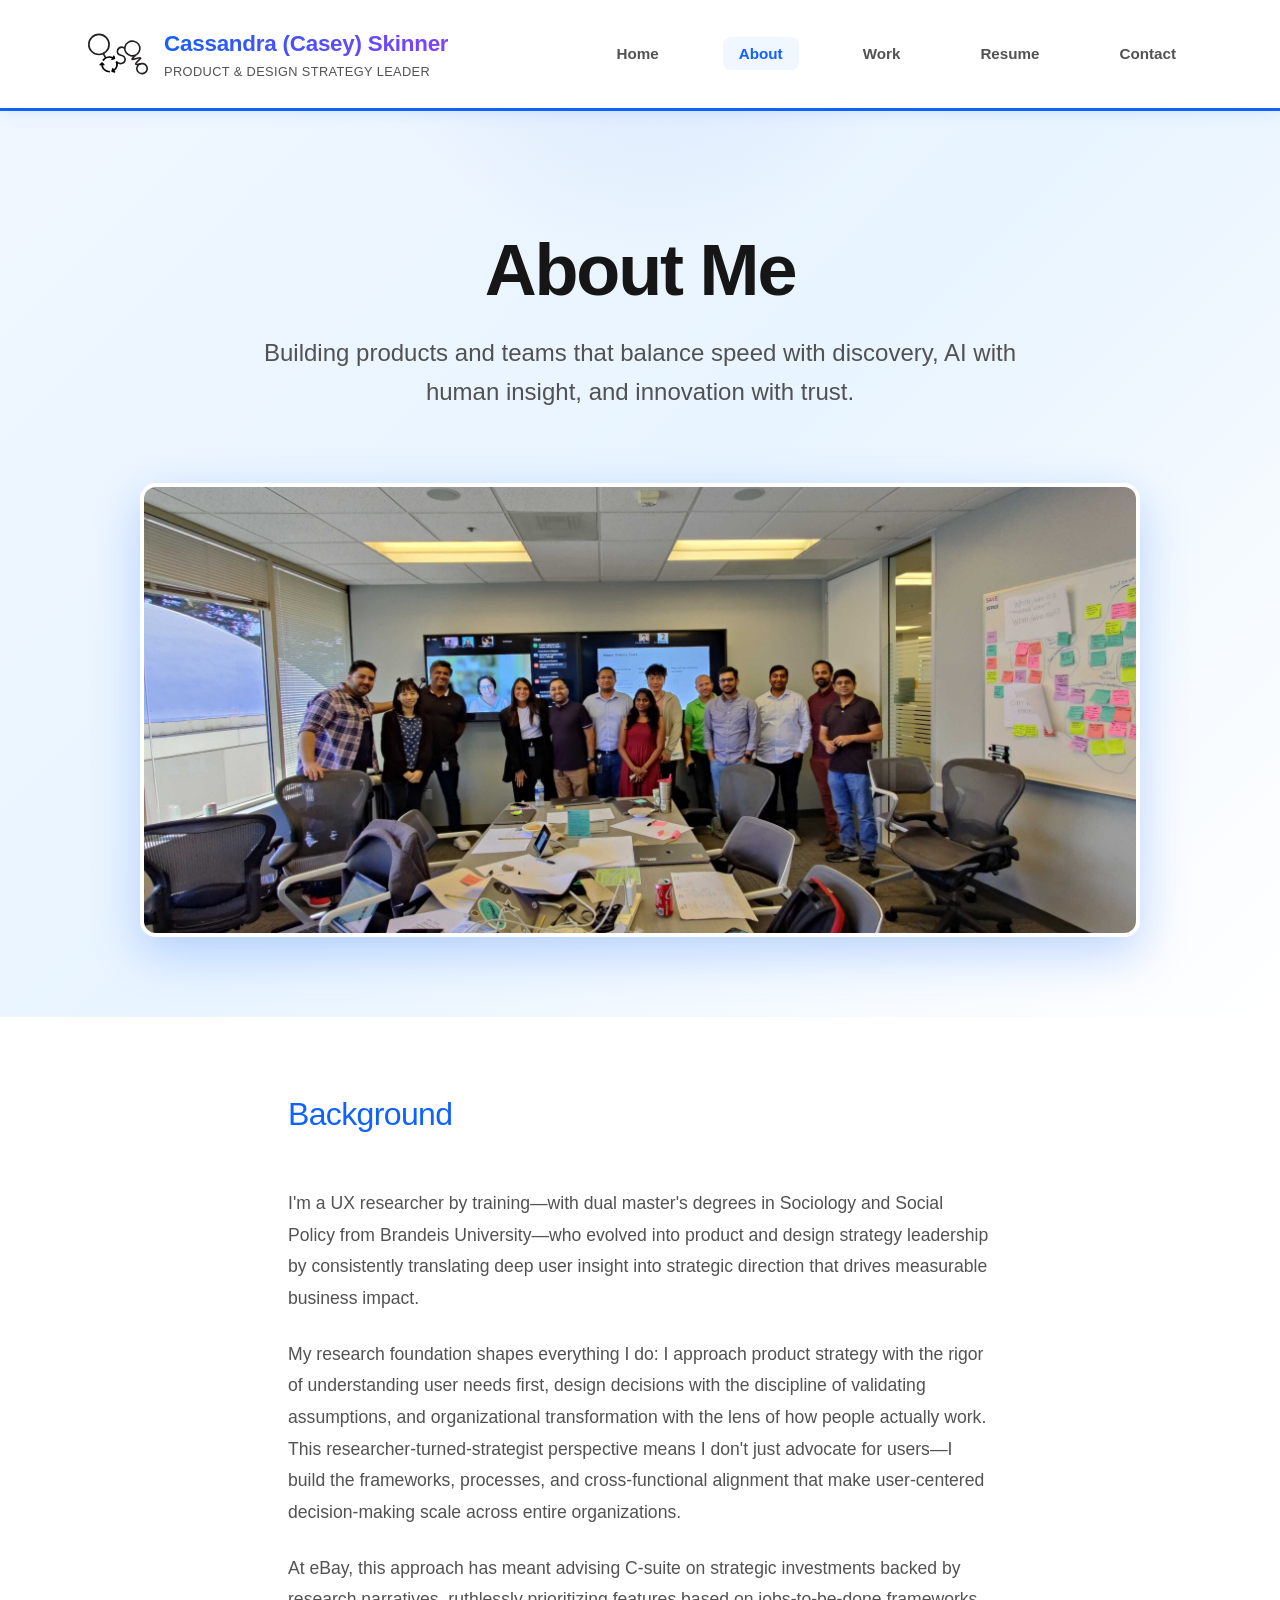
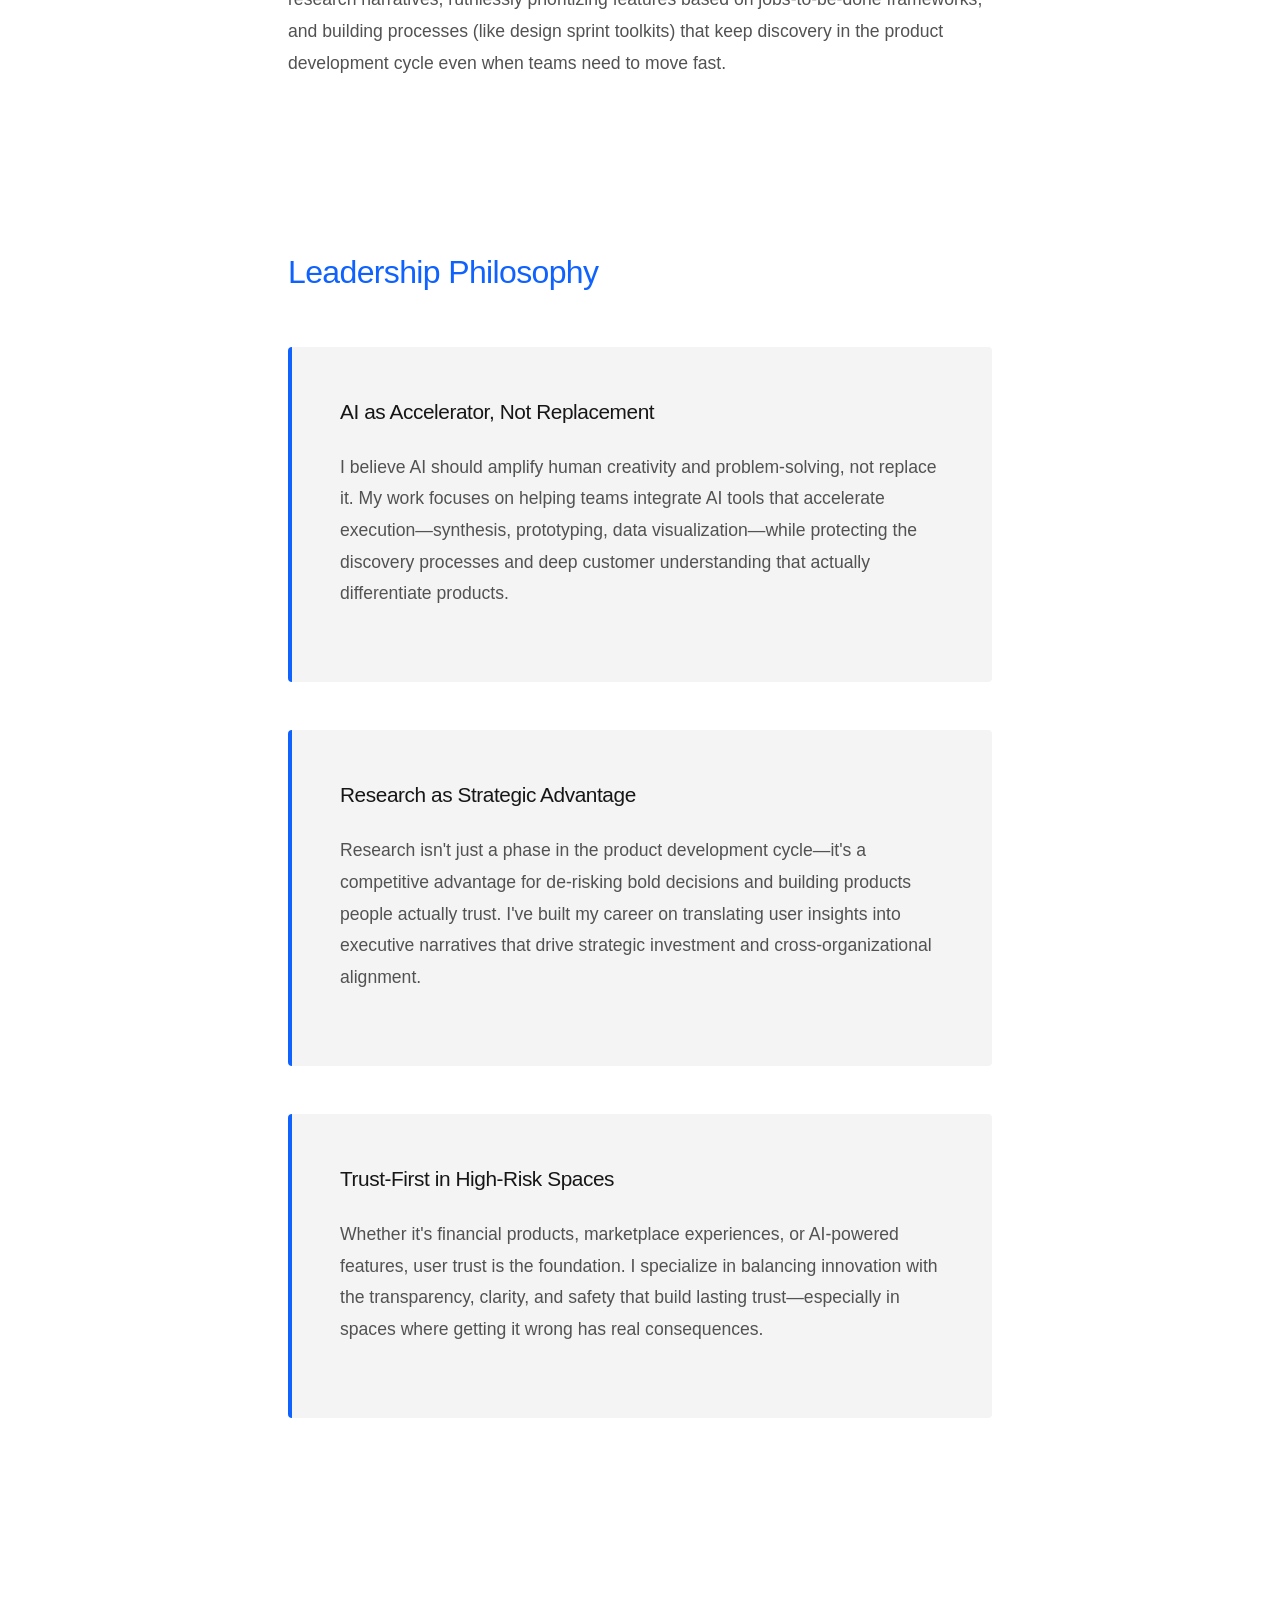
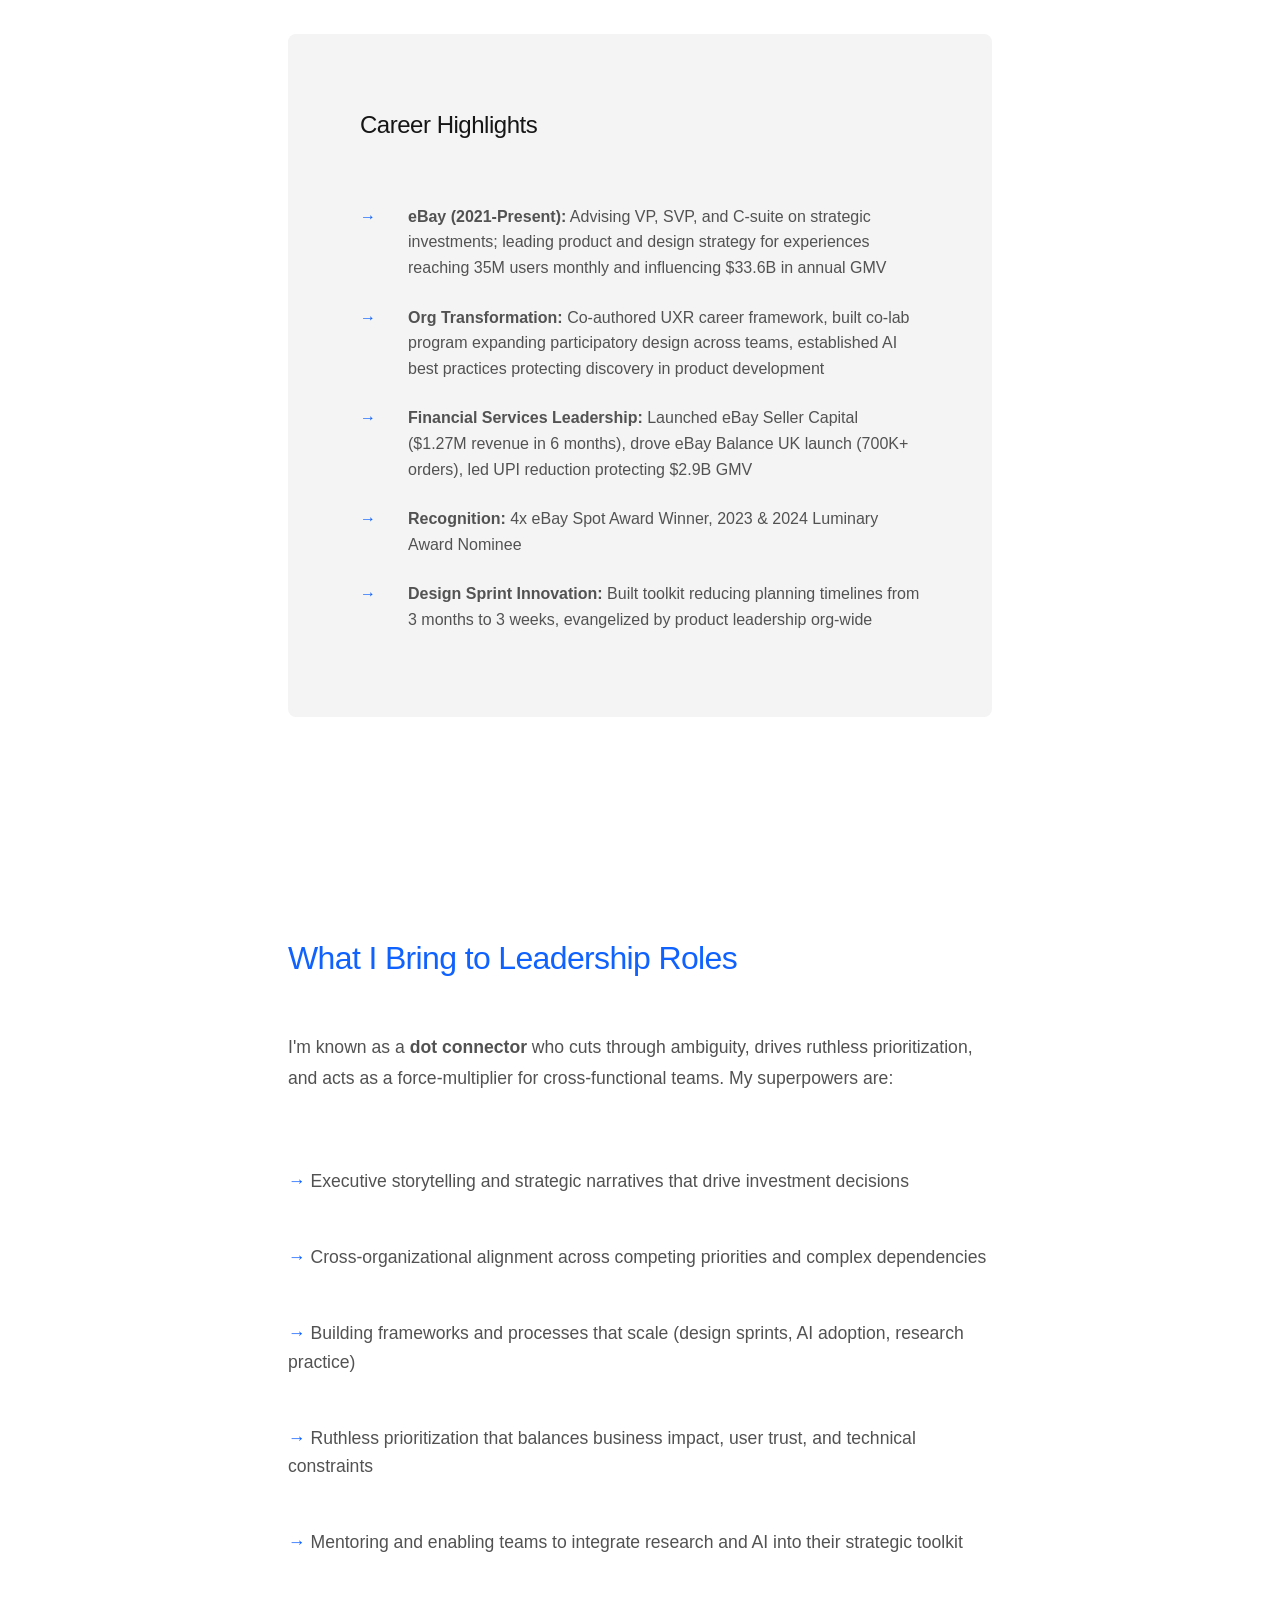
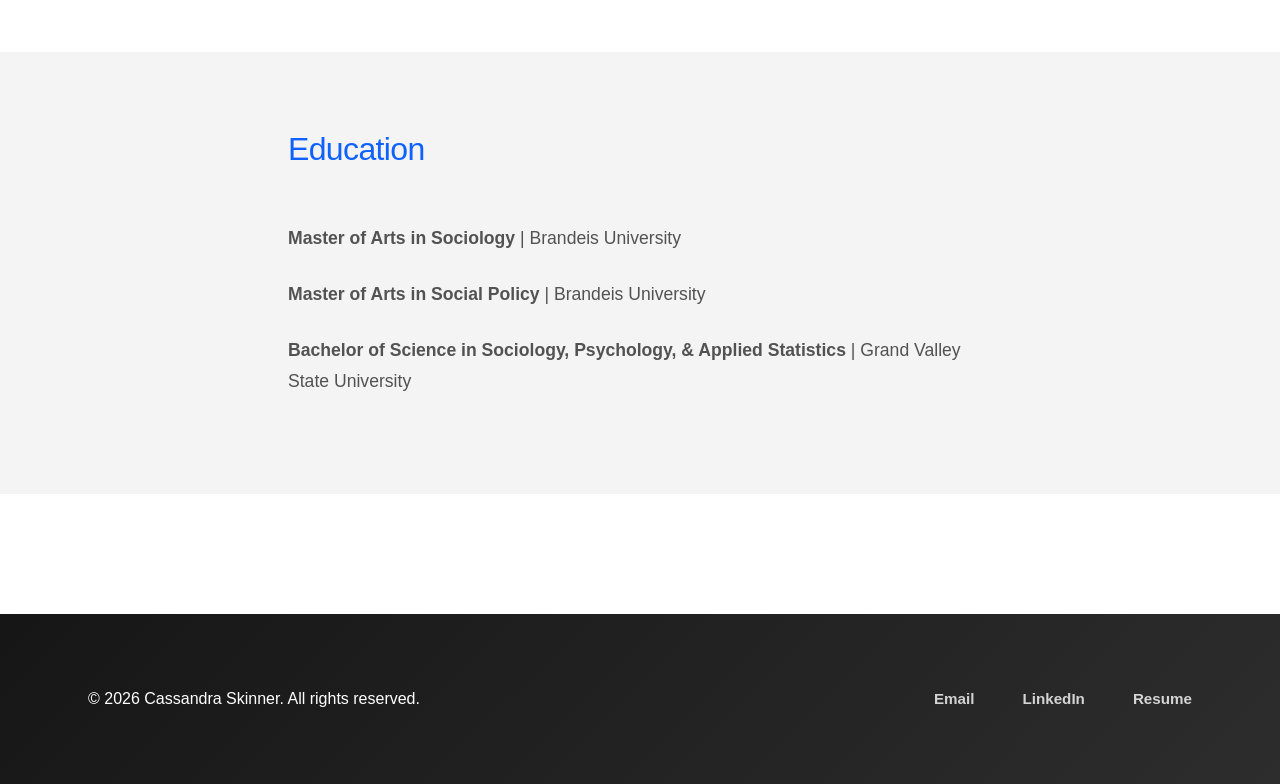
==== commit 0d85667c: "Replace headshot with collaborative workshop photo Co-Authored-By: Claude Sonnet 4.5 <noreply@anthro" ====
--- a/about.html
+++ b/about.html
@@ -140,8 +140,8 @@
         <div class="container">
             <h1 class="hero-title">About Me</h1>
             <p class="hero-subtitle">Building products and teams that balance speed with discovery, AI with human insight, and innovation with trust.</p>
-            <div style="margin-top: var(--spacing-md); position: relative;">
-                <img src="profile-photo.jpg" alt="Cassandra Skinner" style="width: 280px; height: 280px; object-fit: cover; border-radius: 50%; box-shadow: 0 12px 32px rgba(15, 98, 254, 0.2); border: 4px solid white;">
+            <div style="margin-top: var(--spacing-lg); position: relative; max-width: 1000px; margin-left: auto; margin-right: auto;">
+                <img src="team-photo.jpg" alt="Cassandra leading a collaborative design workshop" style="width: 100%; border-radius: 16px; box-shadow: 0 16px 48px rgba(15, 98, 254, 0.25); border: 4px solid white;">
             </div>
         </div>
     </section>
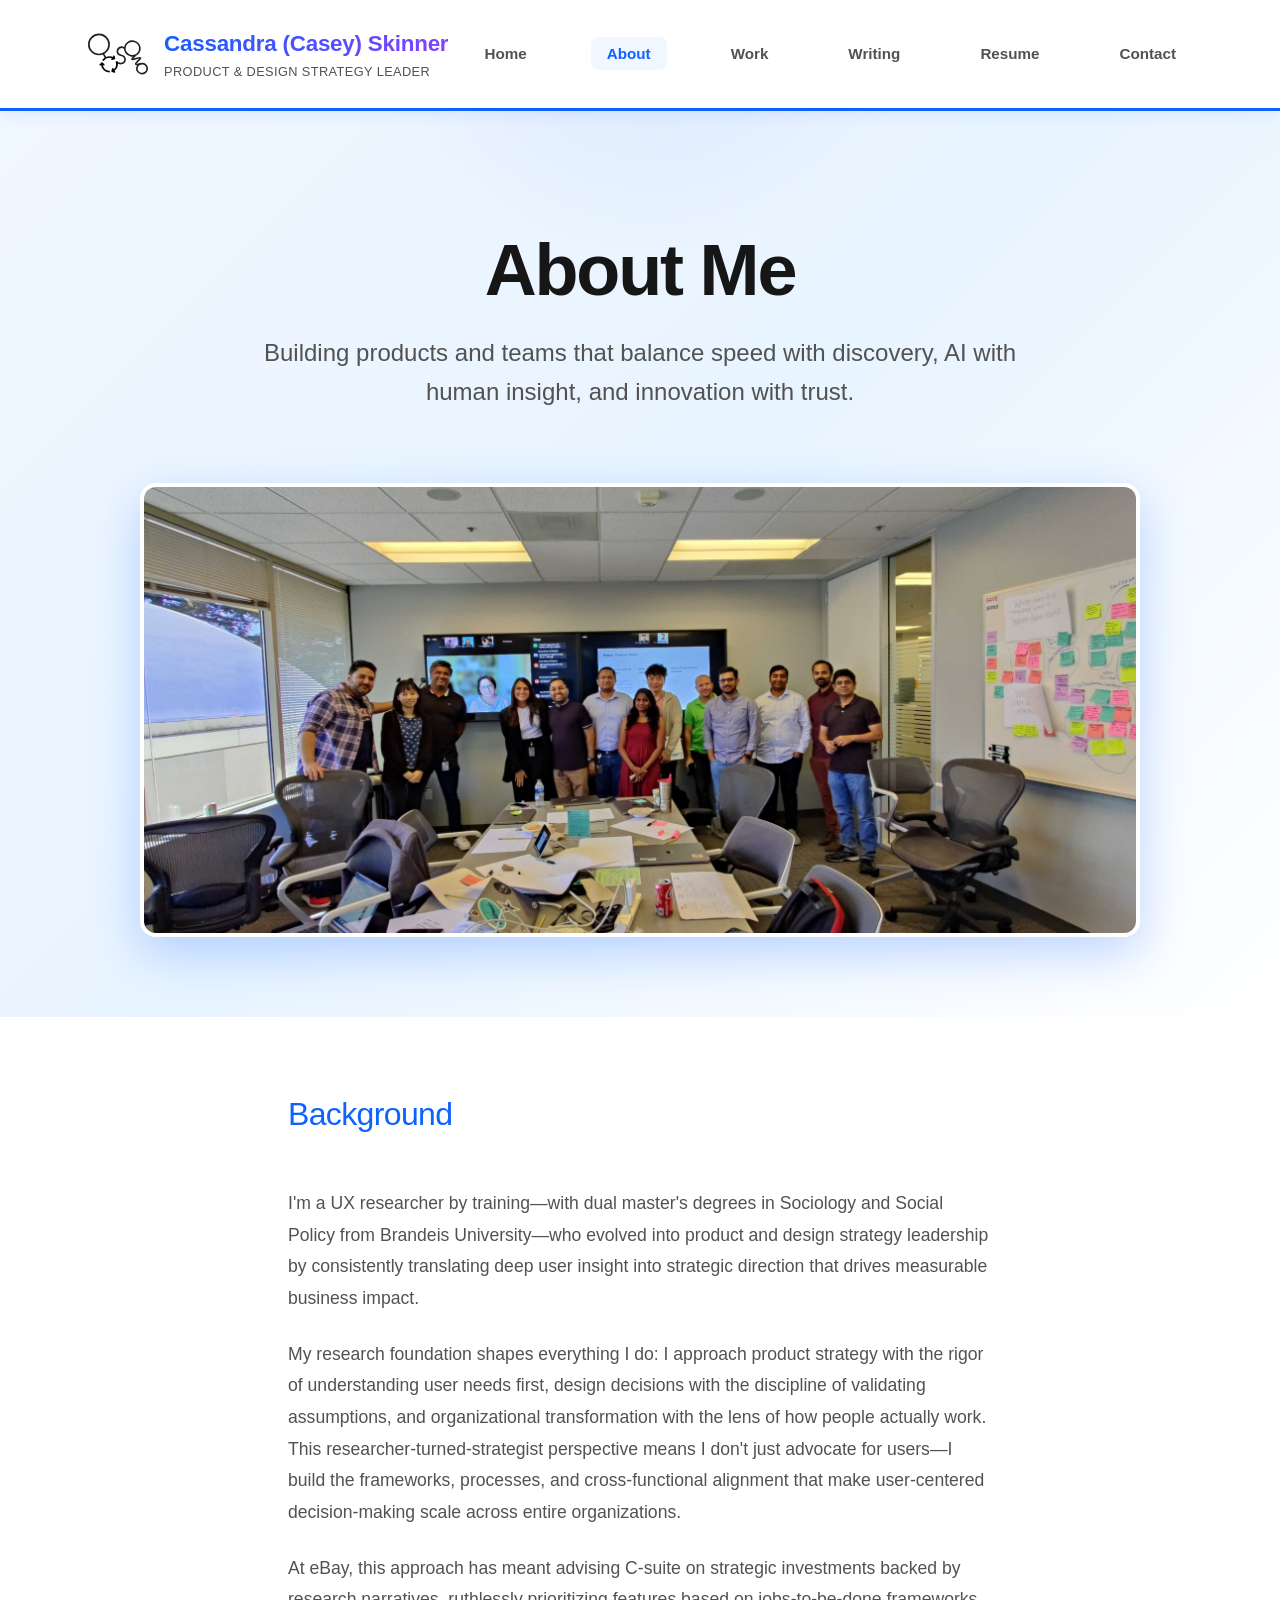
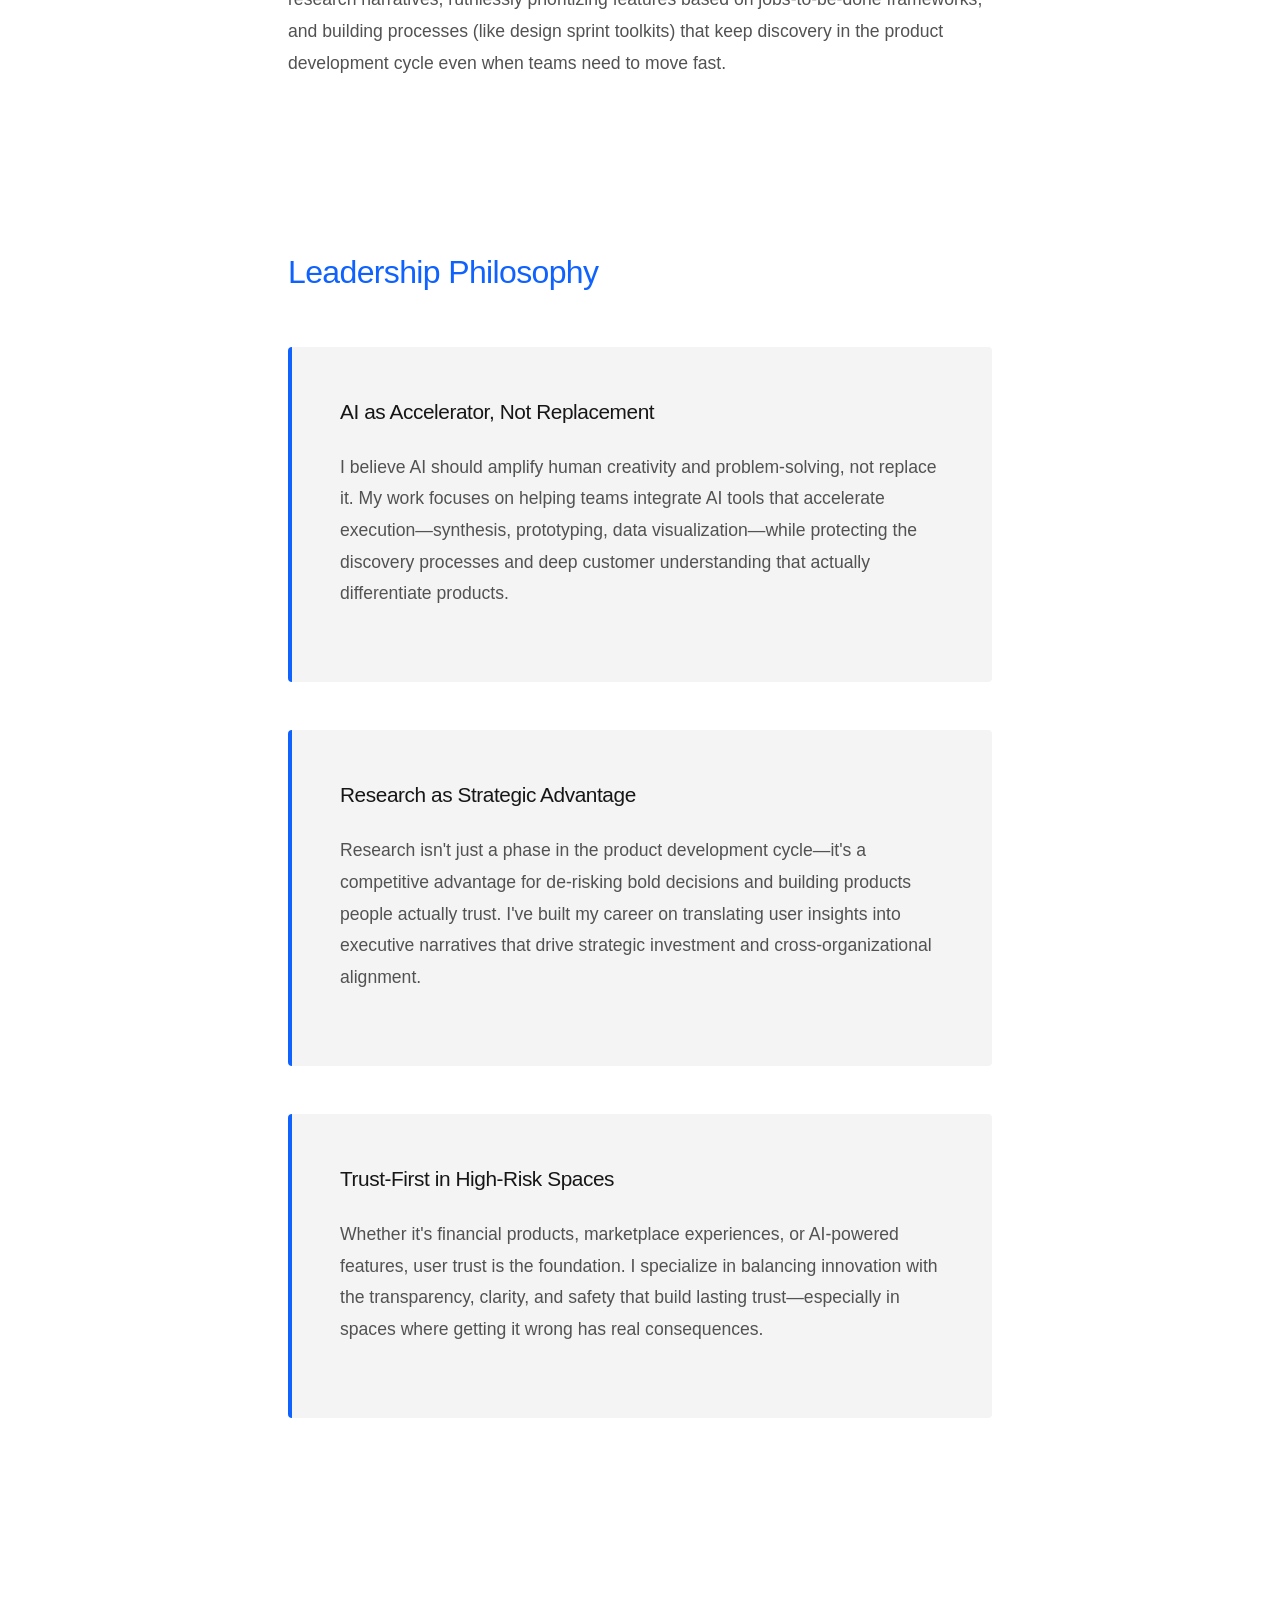
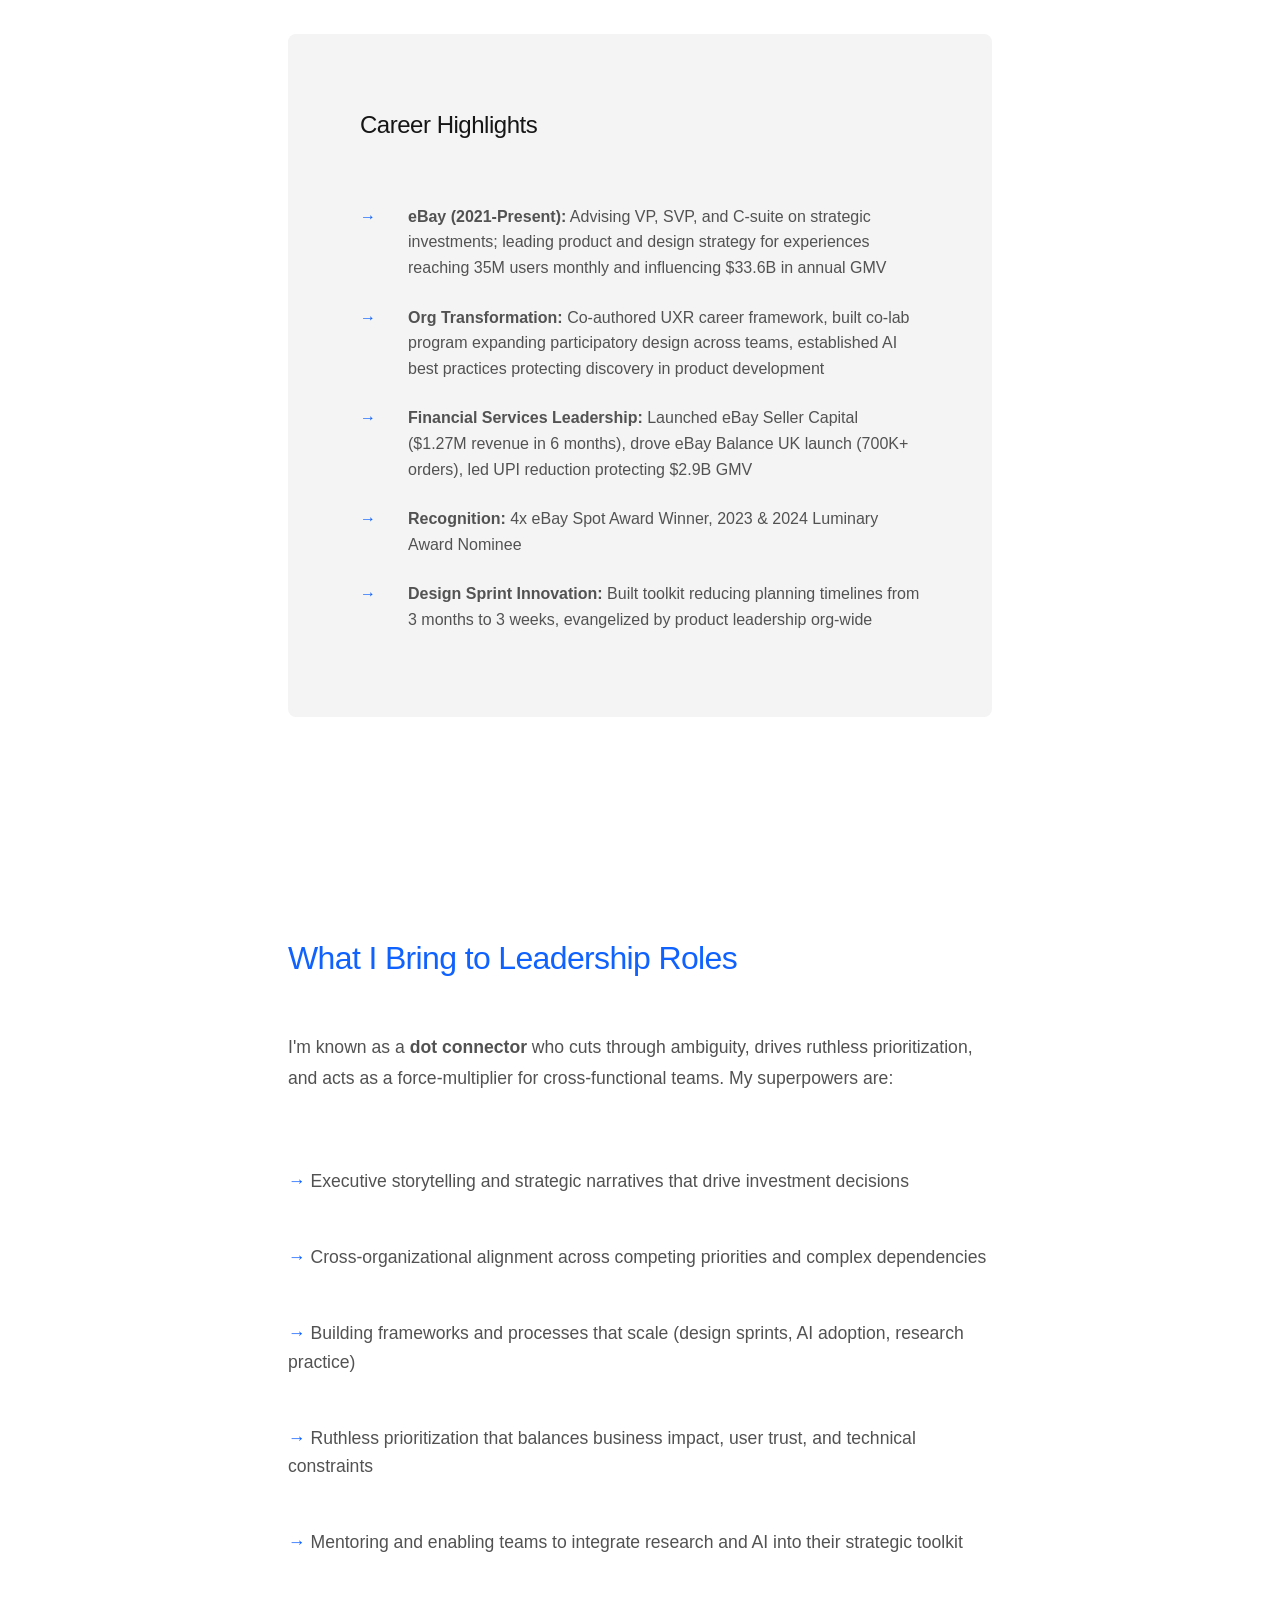
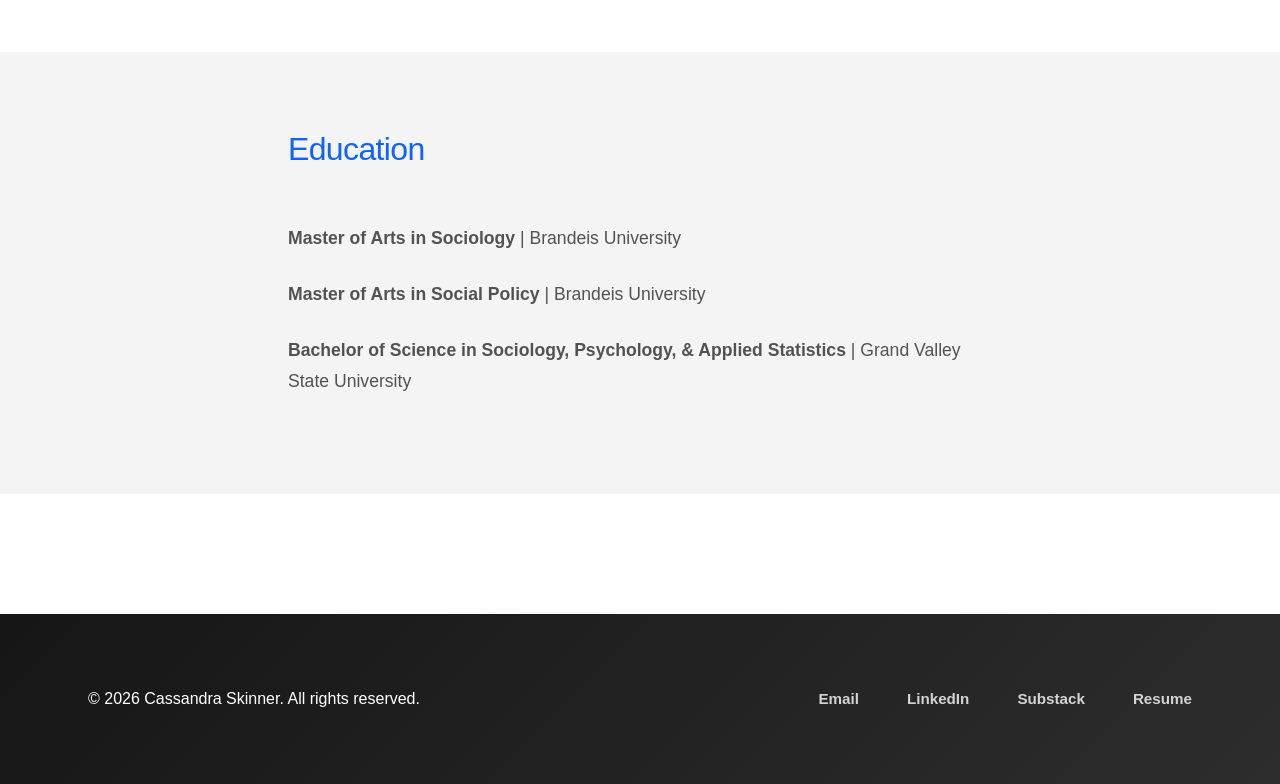
==== commit ecd390da: "Add Writing page with Substack integration - Created new writing.html page showcasing published arti" ====
--- a/about.html
+++ b/about.html
@@ -129,6 +129,7 @@
                 <li><a href="index.html" class="nav-link">Home</a></li>
                 <li><a href="about.html" class="nav-link active">About</a></li>
                 <li><a href="work.html" class="nav-link">Work</a></li>
+                <li><a href="writing.html" class="nav-link">Writing</a></li>
                 <li><a href="resume.html" class="nav-link">Resume</a></li>
                 <li><a href="contact.html" class="nav-link">Contact</a></li>
             </ul>
@@ -230,6 +231,7 @@
             <div class="footer-links">
                 <a href="mailto:caskinner23@gmail.com">Email</a>
                 <a href="https://linkedin.com/in/skinnerc23" target="_blank">LinkedIn</a>
+                <a href="https://caskinner.substack.com" target="_blank">Substack</a>
                 <a href="resume.html">Resume</a>
             </div>
         </div>
--- a/styles.css
+++ b/styles.css
@@ -645,4 +645,160 @@
         flex-wrap: wrap;
         justify-content: center;
     }
+}
+
+/* Page Header (for About, Work, Writing pages) */
+.page-header {
+    padding: var(--spacing-lg) 0 var(--spacing-md) 0;
+    background: linear-gradient(135deg, #667EEA 0%, #764BA2 100%);
+    text-align: center;
+    color: white;
+}
+
+.page-header h1 {
+    font-size: 3.5rem;
+    font-weight: 800;
+    color: white;
+    margin-bottom: var(--spacing-sm);
+    letter-spacing: -0.02em;
+}
+
+.page-subtitle {
+    font-size: 1.3rem;
+    color: rgba(255, 255, 255, 0.95);
+    max-width: 800px;
+    margin: 0 auto;
+    font-weight: 500;
+    line-height: 1.6;
+}
+
+/* Writing Page Styles */
+.writing-section {
+    padding: var(--spacing-xl) 0;
+    background: white;
+}
+
+.articles-grid {
+    display: grid;
+    grid-template-columns: repeat(auto-fill, minmax(350px, 1fr));
+    gap: var(--spacing-md);
+    margin-bottom: var(--spacing-xl);
+}
+
+.article-card {
+    background: white;
+    border: 2px solid var(--border-color);
+    border-radius: 20px;
+    padding: var(--spacing-md);
+    transition: all 0.3s ease;
+    position: relative;
+    overflow: hidden;
+}
+
+.article-card::before {
+    content: '';
+    position: absolute;
+    top: 0;
+    left: 0;
+    right: 0;
+    height: 6px;
+    background: linear-gradient(90deg, var(--primary-color) 0%, var(--accent-color) 100%);
+}
+
+.article-card:hover {
+    transform: translateY(-4px);
+    box-shadow: 0 16px 40px rgba(15, 98, 254, 0.2);
+    border-color: var(--primary-color);
+}
+
+.article-card.article-placeholder {
+    background: linear-gradient(135deg, #F0F7FF 0%, #FFFFFF 100%);
+}
+
+.article-meta {
+    display: flex;
+    gap: var(--spacing-xs);
+    margin-bottom: var(--spacing-sm);
+}
+
+.article-date {
+    font-size: 0.85rem;
+    color: var(--text-light);
+    font-weight: 600;
+    text-transform: uppercase;
+    letter-spacing: 0.05em;
+}
+
+.article-tag {
+    font-size: 0.85rem;
+    color: var(--primary-color);
+    font-weight: 700;
+    background: var(--bg-subtle);
+    padding: 4px 12px;
+    border-radius: 20px;
+    text-transform: uppercase;
+    letter-spacing: 0.05em;
+}
+
+.article-title {
+    font-size: 1.6rem;
+    font-weight: 700;
+    color: var(--text-primary);
+    margin-bottom: var(--spacing-sm);
+    line-height: 1.3;
+}
+
+.article-excerpt {
+    font-size: 1rem;
+    color: var(--text-secondary);
+    line-height: 1.7;
+    margin-bottom: var(--spacing-md);
+}
+
+.article-actions {
+    display: flex;
+    gap: var(--spacing-sm);
+}
+
+.btn-large {
+    padding: 20px 48px;
+    font-size: 1.1rem;
+}
+
+.substack-subscribe {
+    text-align: center;
+    padding: var(--spacing-lg);
+    background: linear-gradient(135deg, #F0F7FF 0%, #FFFFFF 100%);
+    border-radius: 24px;
+    border: 2px solid var(--primary-light);
+    max-width: 700px;
+    margin: 0 auto;
+}
+
+.substack-subscribe h2 {
+    font-size: 2rem;
+    font-weight: 700;
+    color: var(--text-primary);
+    margin-bottom: var(--spacing-sm);
+}
+
+.substack-subscribe p {
+    font-size: 1.1rem;
+    color: var(--text-secondary);
+    margin-bottom: var(--spacing-md);
+    line-height: 1.7;
+}
+
+@media (max-width: 768px) {
+    .articles-grid {
+        grid-template-columns: 1fr;
+    }
+
+    .page-header h1 {
+        font-size: 2.5rem;
+    }
+
+    .page-subtitle {
+        font-size: 1.1rem;
+    }
 }
